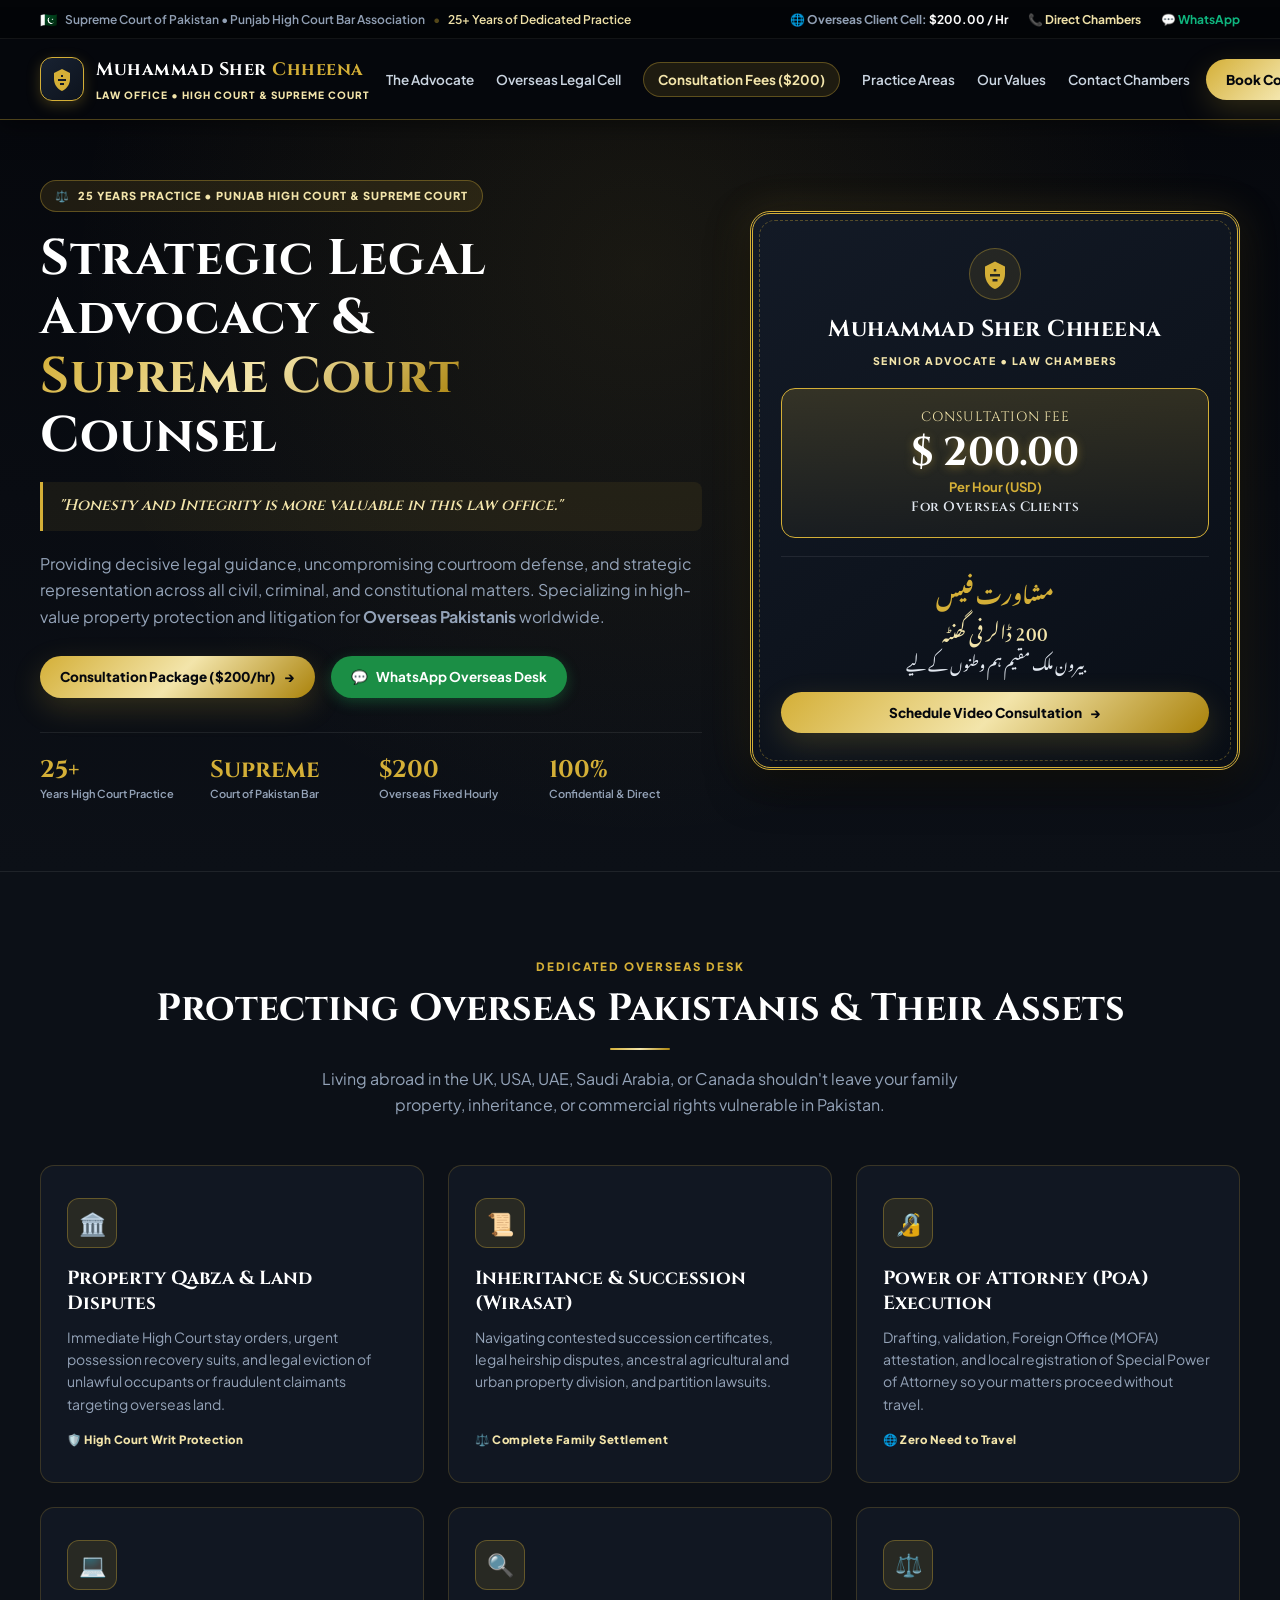
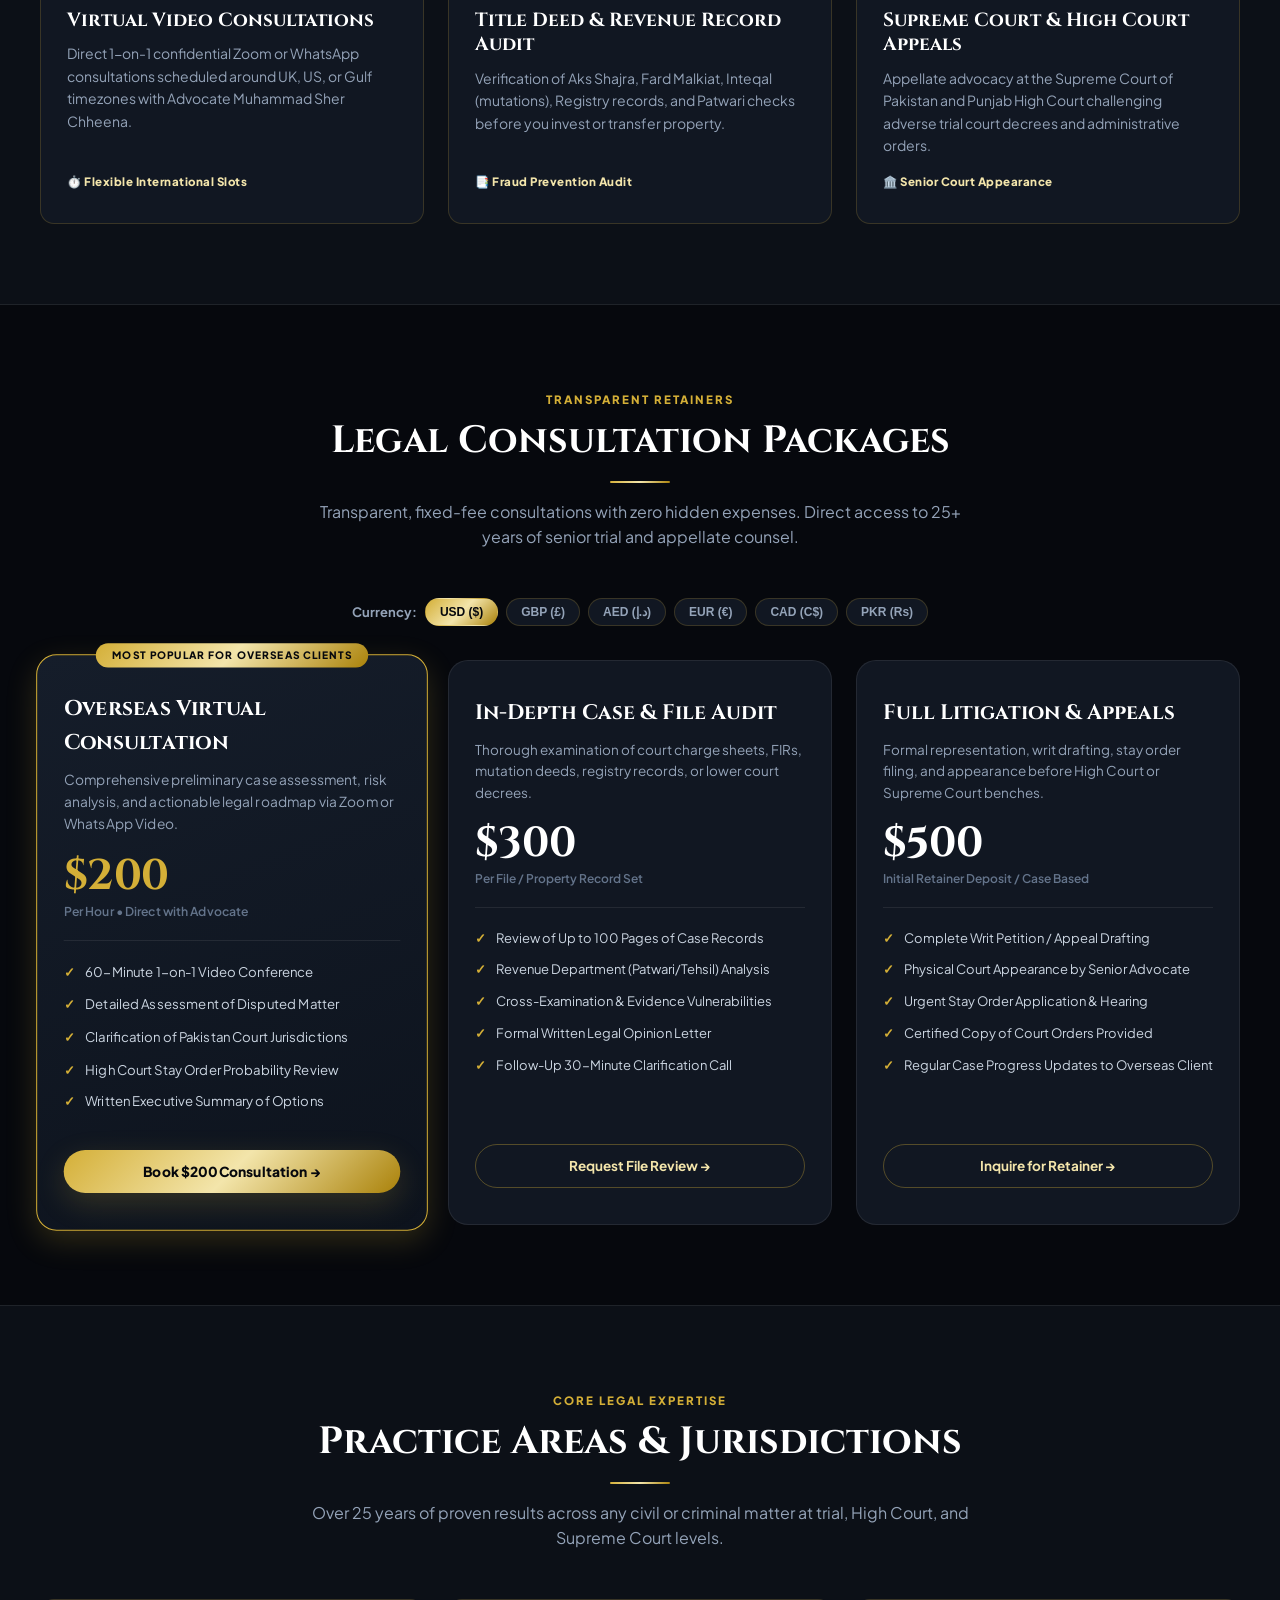
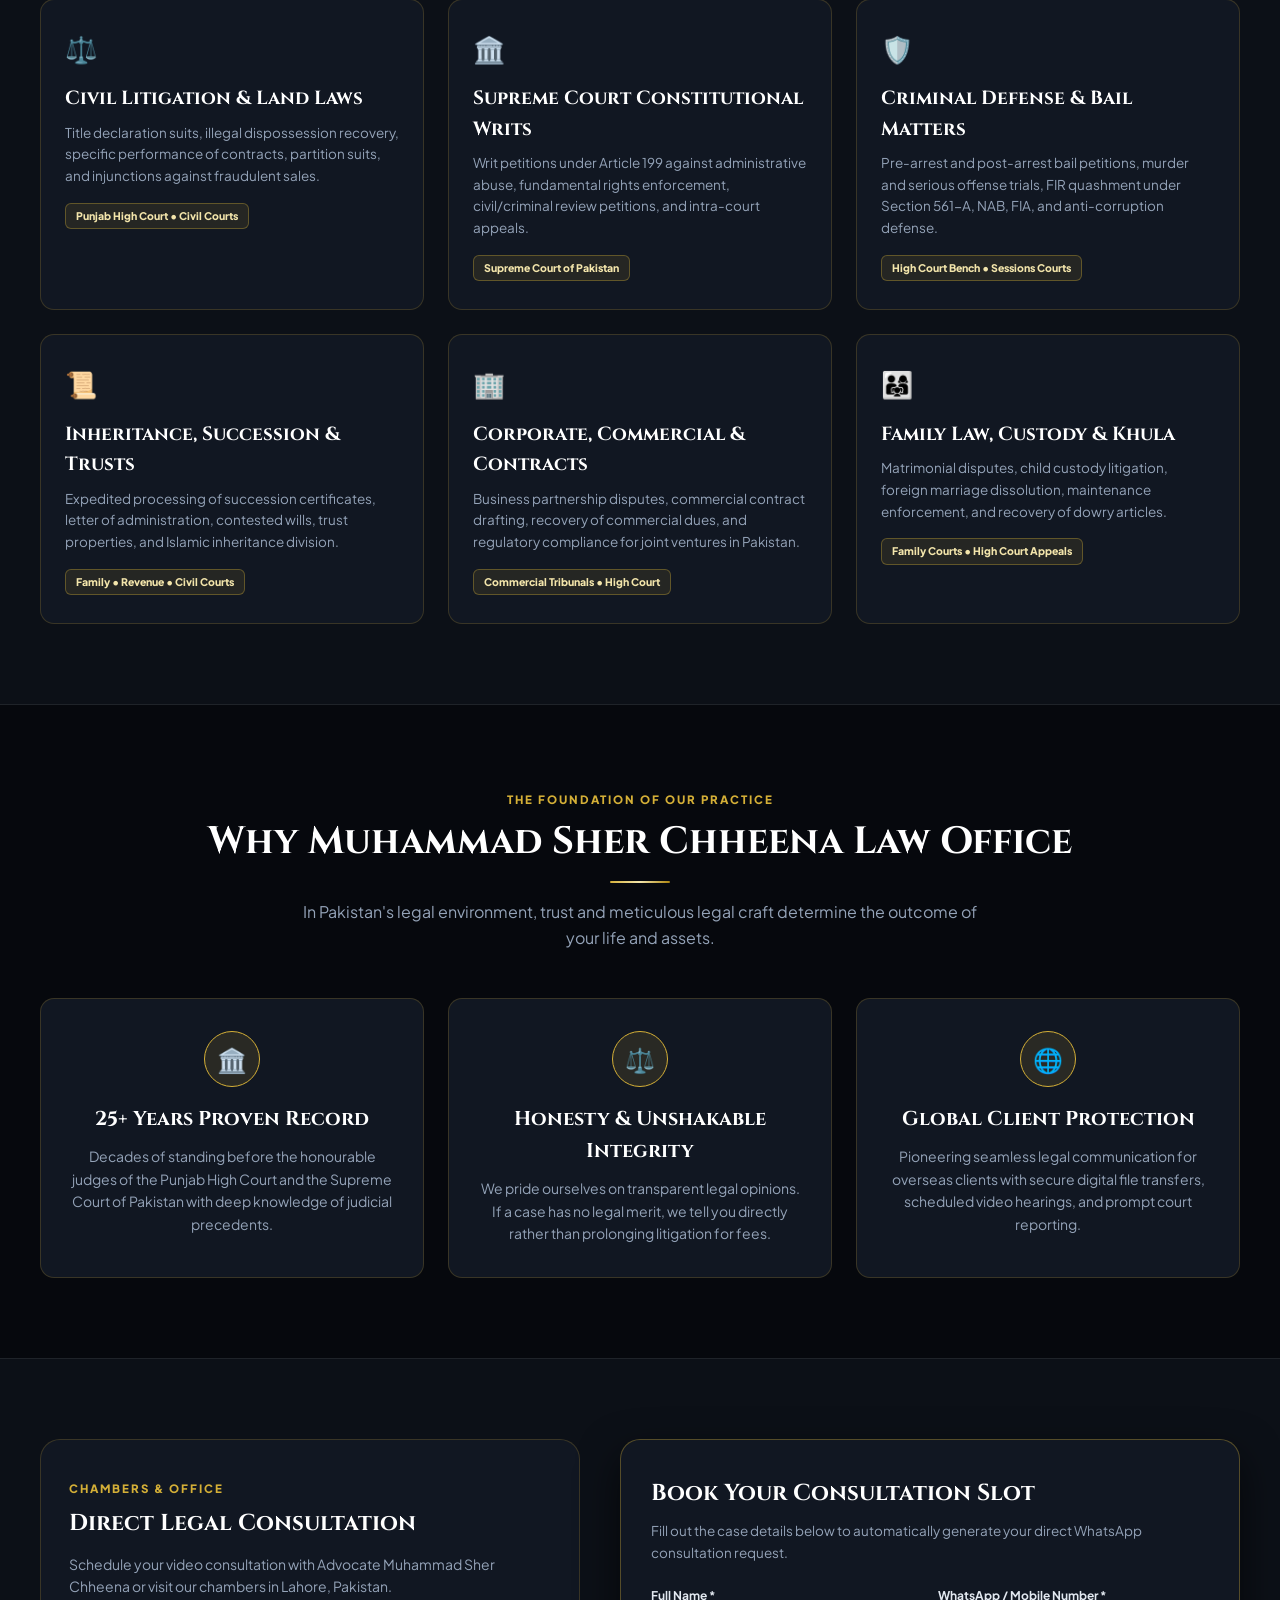
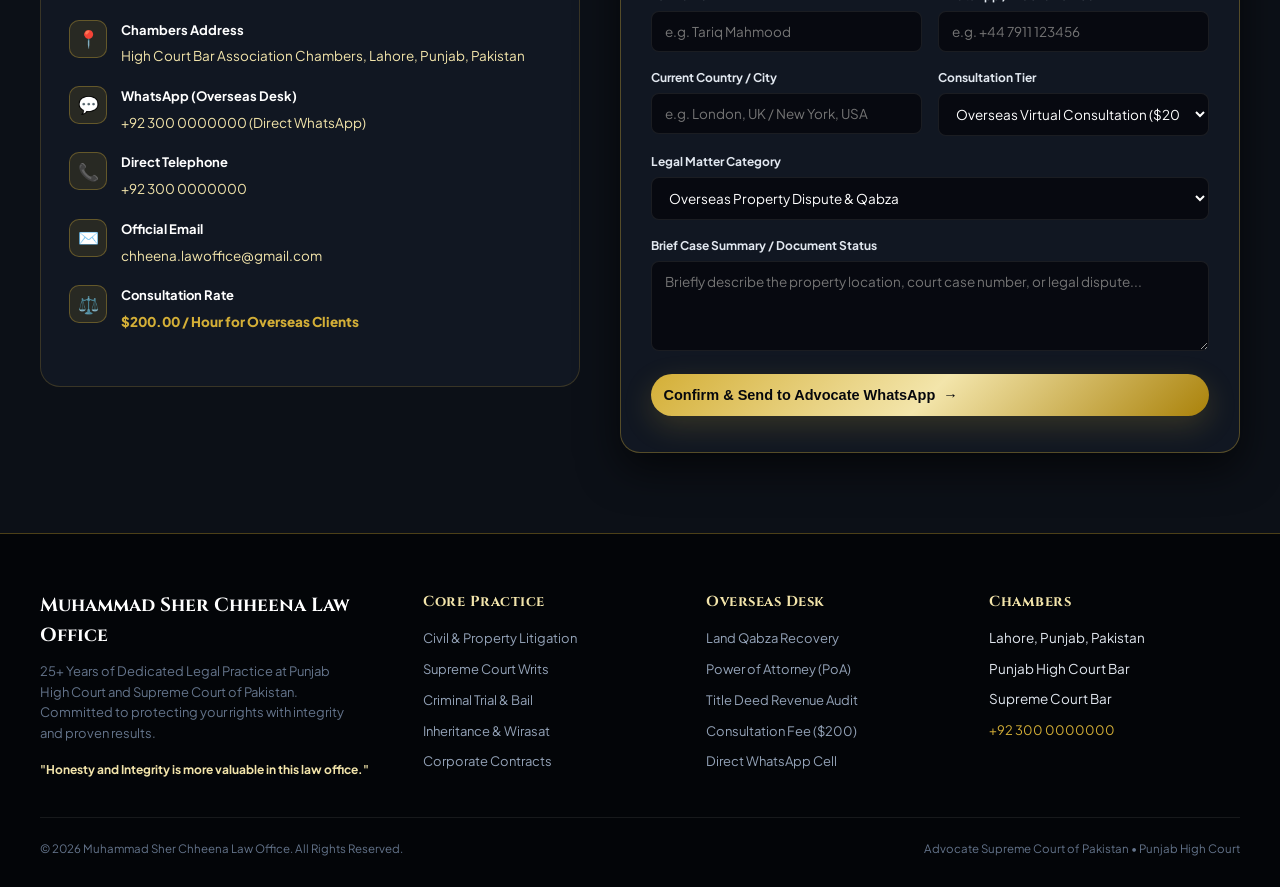
==== index.html @ d47cb08a "feat: initial commit for Muhammad Sher Chheena Law Office website" ====
<!DOCTYPE html>
<html lang="en">
<head>
  <meta charset="UTF-8" />
  <meta name="viewport" content="width=device-width, initial-scale=1.0, maximum-scale=5.0" />
  <title>Muhammad Sher Chheena Law Office — Advocate Supreme Court of Pakistan & Punjab High Court</title>
  
  <meta name="description" content="Official website of Advocate Muhammad Sher Chheena. 25+ years of distinguished practice at the Punjab High Court and Supreme Court of Pakistan. Special legal counsel for overseas Pakistani clients." />
  <meta name="keywords" content="Muhammad Sher Chheena, Advocate Supreme Court of Pakistan, Punjab High Court, Overseas Pakistani lawyer, property dispute lawyer Lahore, civil litigation advocate, criminal defense attorney Pakistan" />

  <!-- Google Fonts -->
  <link rel="preconnect" href="https://fonts.googleapis.com" />
  <link rel="preconnect" href="https://fonts.gstatic.com" crossorigin />
  <link href="https://fonts.googleapis.com/css2?family=Cinzel:wght@500;600;700;800;900&family=Noto+Nastaliq+Urdu:wght@400;700&family=Playfair+Display:ital,wght@0,500;0,600;0,700;1,600&family=Plus+Jakarta+Sans:wght@400;500;600;700;800&display=swap" rel="stylesheet" />

  <!-- Stylesheet -->
  <link rel="stylesheet" href="css/styles.css" />
</head>
<body>

  <!-- ==================== TOP BAR ==================== -->
  <div class="top-bar">
    <div class="container top-bar-inner">
      <div class="top-bar-left">
        <span class="flag">🇵🇰</span>
        <span>Supreme Court of Pakistan &bull; Punjab High Court Bar Association</span>
        <span style="color:rgba(212,175,55,0.4)">&bull;</span>
        <span style="color:var(--gold-light)">25+ Years of Dedicated Practice</span>
      </div>
      <div class="top-bar-right">
        <span>🌐 Overseas Client Cell: <strong style="color:#ffffff">$200.00 / Hr</strong></span>
        <a href="tel:+923000000000">📞 Direct Chambers</a>
        <a href="https://wa.me/923000000000" target="_blank" style="color:var(--emerald)">💬 WhatsApp</a>
      </div>
    </div>
  </div>

  <!-- ==================== EXECUTIVE HEADER ==================== -->
  <header class="site-header">
    <div class="container header-inner">
      
      <!-- Brand Logo -->
      <a href="index.html" class="brand-logo">
        <div class="brand-crest">
          <svg viewBox="0 0 24 24"><path d="M12 2L4 6v6c0 5.55 3.84 10.74 8 12 4.16-1.26 8-6.45 8-12V6l-8-4zm-1 6h2v2h-2V8zm-3 4h8v2H8v-2zm2 4h4v2h-4v-2z"/></svg>
        </div>
        <div class="brand-details">
          <div class="brand-title">Muhammad Sher <span>Chheena</span></div>
          <div class="brand-subtitle">Law Office &bull; High Court &amp; Supreme Court</div>
        </div>
      </a>

      <!-- Desktop Navigation -->
      <nav class="desktop-nav">
        <a href="#about">The Advocate</a>
        <a href="#overseas">Overseas Legal Cell</a>
        <a href="#fees" class="highlight-nav">Consultation Fees ($200)</a>
        <a href="#practice">Practice Areas</a>
        <a href="#values">Our Values</a>
        <a href="#contact">Contact Chambers</a>
      </nav>

      <!-- Header Actions -->
      <div class="header-actions">
        <a href="#contact" class="btn-gold">
          <span>Book Consultation</span>
          <span>&rarr;</span>
        </a>
        <button type="button" class="hamburger-btn" id="hamburgerBtn" onclick="toggleMobileNav()" aria-label="Toggle Navigation" aria-expanded="false">
          ☰
        </button>
      </div>

    </div>

    <!-- Mobile Nav Drawer -->
    <div class="mobile-nav-drawer" id="mobileDrawer">
      <a href="#fees" class="drawer-highlight">
        <span>💼 Consultation Fees ($200 / Hr)</span>
        <span>&rarr;</span>
      </a>
      <a href="#overseas">
        <span>🌍 Overseas Pakistani Legal Cell</span>
        <span>&rarr;</span>
      </a>
      <a href="#practice">
        <span>⚖️ High Court &amp; Supreme Court Practice</span>
        <span>&rarr;</span>
      </a>
      <a href="#about">
        <span>🏛️ About Advocate Muhammad Sher Chheena</span>
        <span>&rarr;</span>
      </a>
      <a href="#values">
        <span>🛡️ Integrity &amp; Client Dedication</span>
        <span>&rarr;</span>
      </a>
      <a href="#contact">
        <span>📝 Schedule Appointment / Send Case Files</span>
        <span>&rarr;</span>
      </a>
      <a href="tel:+923000000000" style="color:var(--gold-light)">
        <span>📞 Direct Call Office</span>
        <span>+92 300 0000000</span>
      </a>
      <a href="https://wa.me/923000000000" target="_blank" style="color:var(--emerald)">
        <span>💬 Direct WhatsApp with Advocate</span>
        <span>Online</span>
      </a>
    </div>
  </header>

  <!-- ==================== HERO SECTION ==================== -->
  <section class="hero-section">
    <div class="container hero-grid">
      
      <!-- Left Column: Copy & Credentials -->
      <div>
        <div class="hero-pill">
          <span>⚖️</span>
          <span>25 Years Practice &bull; Punjab High Court &amp; Supreme Court</span>
        </div>

        <h1 class="hero-title">
          Strategic Legal Advocacy &amp; <span class="gold-text">Supreme Court</span> Counsel
        </h1>

        <div class="hero-motto-box">
          <div class="hero-motto-quote">
            "Honesty and Integrity is more valuable in this law office."
          </div>
        </div>

        <p class="hero-desc">
          Providing decisive legal guidance, uncompromising courtroom defense, and strategic representation across all civil, criminal, and constitutional matters. Specializing in high-value property protection and litigation for <strong>Overseas Pakistanis</strong> worldwide.
        </p>

        <div class="hero-actions">
          <a href="#fees" class="btn-gold">
            <span>Consultation Package ($200/hr)</span>
            <span>&rarr;</span>
          </a>
          <a href="https://wa.me/923000000000?text=Hello%20Advocate%20Muhammad%20Sher%20Chheena,%20I%20would%20like%20to%20request%20a%20legal%20consultation." target="_blank" class="btn-whatsapp">
            <span>💬</span>
            <span>WhatsApp Overseas Desk</span>
          </a>
        </div>

        <!-- 4-Stat Credibility Bar -->
        <div class="hero-stats">
          <div class="stat-item">
            <b>25+</b>
            <small>Years High Court Practice</small>
          </div>
          <div class="stat-item">
            <b>Supreme</b>
            <small>Court of Pakistan Bar</small>
          </div>
          <div class="stat-item">
            <b>$200</b>
            <small>Overseas Fixed Hourly</small>
          </div>
          <div class="stat-item">
            <b>100%</b>
            <small>Confidential &amp; Direct</small>
          </div>
        </div>
      </div>

      <!-- Right Column: Official Plaque Replica -->
      <div class="hero-card-col">
        <div class="law-plaque">
          <div class="plaque-header-crest">
            <svg viewBox="0 0 24 24"><path d="M12 2L4 6v6c0 5.55 3.84 10.74 8 12 4.16-1.26 8-6.45 8-12V6l-8-4zm-1 6h2v2h-2V8zm-3 4h8v2H8v-2zm2 4h4v2h-4v-2z"/></svg>
          </div>
          <div class="plaque-attorney">Muhammad Sher Chheena</div>
          <div class="plaque-office">Senior Advocate &bull; Law Chambers</div>

          <div class="plaque-fee-badge">
            <div class="plaque-fee-title">Consultation Fee</div>
            <div class="plaque-fee-amount" id="plaqueFeeVal">$ 200.00</div>
            <div class="plaque-fee-unit" id="plaqueFeeUnit">Per Hour (USD)</div>
            <div class="plaque-fee-target">For Overseas Clients</div>
          </div>

          <div class="plaque-urdu-block">
            <div class="plaque-urdu-title">مشاورت فیس</div>
            <div class="plaque-urdu-fee">200 ڈالر فی گھنٹہ</div>
            <div class="plaque-urdu-sub">بیرون ملک مقیم ہم وطنوں کے لیے</div>
          </div>

          <a href="#contact" class="btn-gold plaque-btn">
            <span>Schedule Video Consultation</span>
            <span>&rarr;</span>
          </a>
        </div>
      </div>

    </div>
  </section>

  <!-- ==================== OVERSEAS LEGAL CELL ==================== -->
  <section class="overseas-section" id="overseas">
    <div class="container">
      <div class="section-head">
        <span class="section-kicker">Dedicated Overseas Desk</span>
        <h2 class="section-title">Protecting Overseas Pakistanis &amp; Their Assets</h2>
        <div class="gold-divider"></div>
        <p class="section-subtitle">
          Living abroad in the UK, USA, UAE, Saudi Arabia, or Canada shouldn't leave your family property, inheritance, or commercial rights vulnerable in Pakistan.
        </p>
      </div>

      <div class="overseas-grid">
        <div class="overseas-card">
          <div class="oc-icon">🏛️</div>
          <h3>Property Qabza &amp; Land Disputes</h3>
          <p>Immediate High Court stay orders, urgent possession recovery suits, and legal eviction of unlawful occupants or fraudulent claimants targeting overseas land.</p>
          <span class="oc-badge">🛡️ High Court Writ Protection</span>
        </div>

        <div class="overseas-card">
          <div class="oc-icon">📜</div>
          <h3>Inheritance &amp; Succession (Wirasat)</h3>
          <p>Navigating contested succession certificates, legal heirship disputes, ancestral agricultural and urban property division, and partition lawsuits.</p>
          <span class="oc-badge">⚖️ Complete Family Settlement</span>
        </div>

        <div class="overseas-card">
          <div class="oc-icon">🔏</div>
          <h3>Power of Attorney (PoA) Execution</h3>
          <p>Drafting, validation, Foreign Office (MOFA) attestation, and local registration of Special Power of Attorney so your matters proceed without travel.</p>
          <span class="oc-badge">🌐 Zero Need to Travel</span>
        </div>

        <div class="overseas-card">
          <div class="oc-icon">💻</div>
          <h3>Virtual Video Consultations</h3>
          <p>Direct 1-on-1 confidential Zoom or WhatsApp consultations scheduled around UK, US, or Gulf timezones with Advocate Muhammad Sher Chheena.</p>
          <span class="oc-badge">⏱️ Flexible International Slots</span>
        </div>

        <div class="overseas-card">
          <div class="oc-icon">🔍</div>
          <h3>Title Deed &amp; Revenue Record Audit</h3>
          <p>Verification of Aks Shajra, Fard Malkiat, Inteqal (mutations), Registry records, and Patwari checks before you invest or transfer property.</p>
          <span class="oc-badge">📑 Fraud Prevention Audit</span>
        </div>

        <div class="overseas-card">
          <div class="oc-icon">⚖️</div>
          <h3>Supreme Court &amp; High Court Appeals</h3>
          <p>Appellate advocacy at the Supreme Court of Pakistan and Punjab High Court challenging adverse trial court decrees and administrative orders.</p>
          <span class="oc-badge">🏛️ Senior Court Appearance</span>
        </div>
      </div>
    </div>
  </section>

  <!-- ==================== CONSULTATION FEES SECTION ==================== -->
  <section class="fees-section" id="fees">
    <div class="container">
      <div class="section-head">
        <span class="section-kicker">Transparent Retainers</span>
        <h2 class="section-title">Legal Consultation Packages</h2>
        <div class="gold-divider"></div>
        <p class="section-subtitle">
          Transparent, fixed-fee consultations with zero hidden expenses. Direct access to 25+ years of senior trial and appellate counsel.
        </p>
      </div>

      <!-- Currency Switcher Bar -->
      <div class="currency-bar">
        <span class="curr-label">Currency:</span>
        <button type="button" class="curr-btn active" data-curr="USD" onclick="setCurrency('USD')">USD ($)</button>
        <button type="button" class="curr-btn" data-curr="GBP" onclick="setCurrency('GBP')">GBP (£)</button>
        <button type="button" class="curr-btn" data-curr="AED" onclick="setCurrency('AED')">AED (د.إ)</button>
        <button type="button" class="curr-btn" data-curr="EUR" onclick="setCurrency('EUR')">EUR (€)</button>
        <button type="button" class="curr-btn" data-curr="CAD" onclick="setCurrency('CAD')">CAD (C$)</button>
        <button type="button" class="curr-btn" data-curr="PKR" onclick="setCurrency('PKR')">PKR (Rs)</button>
      </div>

      <!-- 3 Tier Pricing Grid -->
      <div class="pricing-grid">
        
        <!-- Tier 1: Overseas Consultation (Matches Image 1) -->
        <div class="price-card featured">
          <span class="price-badge">Most Popular for Overseas Clients</span>
          <h3>Overseas Virtual Consultation</h3>
          <p class="price-card-desc">Comprehensive preliminary case assessment, risk analysis, and actionable legal roadmap via Zoom or WhatsApp Video.</p>
          
          <div class="price-figure">
            <div class="price-val gold" id="priceVal1">$200</div>
            <div class="price-cadence">Per Hour &bull; Direct with Advocate</div>
          </div>

          <ul class="price-features">
            <li><span class="check">✓</span> 60-Minute 1-on-1 Video Conference</li>
            <li><span class="check">✓</span> Detailed Assessment of Disputed Matter</li>
            <li><span class="check">✓</span> Clarification of Pakistan Court Jurisdictions</li>
            <li><span class="check">✓</span> High Court Stay Order Probability Review</li>
            <li><span class="check">✓</span> Written Executive Summary of Options</li>
          </ul>

          <a href="#contact" class="btn-gold">Book $200 Consultation &rarr;</a>
        </div>

        <!-- Tier 2: Document & Revenue Review -->
        <div class="price-card">
          <h3>In-Depth Case &amp; File Audit</h3>
          <p class="price-card-desc">Thorough examination of court charge sheets, FIRs, mutation deeds, registry records, or lower court decrees.</p>
          
          <div class="price-figure">
            <div class="price-val" id="priceVal2">$300</div>
            <div class="price-cadence">Per File / Property Record Set</div>
          </div>

          <ul class="price-features">
            <li><span class="check">✓</span> Review of Up to 100 Pages of Case Records</li>
            <li><span class="check">✓</span> Revenue Department (Patwari/Tehsil) Analysis</li>
            <li><span class="check">✓</span> Cross-Examination &amp; Evidence Vulnerabilities</li>
            <li><span class="check">✓</span> Formal Written Legal Opinion Letter</li>
            <li><span class="check">✓</span> Follow-Up 30-Minute Clarification Call</li>
          </ul>

          <a href="#contact" class="btn-outline-gold">Request File Review &rarr;</a>
        </div>

        <!-- Tier 3: Supreme Court & High Court Retainer -->
        <div class="price-card">
          <h3>Full Litigation &amp; Appeals</h3>
          <p class="price-card-desc">Formal representation, writ drafting, stay order filing, and appearance before High Court or Supreme Court benches.</p>
          
          <div class="price-figure">
            <div class="price-val" id="priceVal3">$500</div>
            <div class="price-cadence">Initial Retainer Deposit / Case Based</div>
          </div>

          <ul class="price-features">
            <li><span class="check">✓</span> Complete Writ Petition / Appeal Drafting</li>
            <li><span class="check">✓</span> Physical Court Appearance by Senior Advocate</li>
            <li><span class="check">✓</span> Urgent Stay Order Application &amp; Hearing</li>
            <li><span class="check">✓</span> Certified Copy of Court Orders Provided</li>
            <li><span class="check">✓</span> Regular Case Progress Updates to Overseas Client</li>
          </ul>

          <a href="#contact" class="btn-outline-gold">Inquire for Retainer &rarr;</a>
        </div>

      </div>
    </div>
  </section>

  <!-- ==================== PRACTICE AREAS ==================== -->
  <section class="practice-section" id="practice">
    <div class="container">
      <div class="section-head">
        <span class="section-kicker">Core Legal Expertise</span>
        <h2 class="section-title">Practice Areas &amp; Jurisdictions</h2>
        <div class="gold-divider"></div>
        <p class="section-subtitle">
          Over 25 years of proven results across any civil or criminal matter at trial, High Court, and Supreme Court levels.
        </p>
      </div>

      <div class="practice-grid">
        <div class="practice-card">
          <span class="practice-icon">⚖️</span>
          <h3>Civil Litigation &amp; Land Laws</h3>
          <p>Title declaration suits, illegal dispossession recovery, specific performance of contracts, partition suits, and injunctions against fraudulent sales.</p>
          <span class="practice-court-tag">Punjab High Court &bull; Civil Courts</span>
        </div>

        <div class="practice-card">
          <span class="practice-icon">🏛️</span>
          <h3>Supreme Court Constitutional Writs</h3>
          <p>Writ petitions under Article 199 against administrative abuse, fundamental rights enforcement, civil/criminal review petitions, and intra-court appeals.</p>
          <span class="practice-court-tag">Supreme Court of Pakistan</span>
        </div>

        <div class="practice-card">
          <span class="practice-icon">🛡️</span>
          <h3>Criminal Defense &amp; Bail Matters</h3>
          <p>Pre-arrest and post-arrest bail petitions, murder and serious offense trials, FIR quashment under Section 561-A, NAB, FIA, and anti-corruption defense.</p>
          <span class="practice-court-tag">High Court Bench &bull; Sessions Courts</span>
        </div>

        <div class="practice-card">
          <span class="practice-icon">📜</span>
          <h3>Inheritance, Succession &amp; Trusts</h3>
          <p>Expedited processing of succession certificates, letter of administration, contested wills, trust properties, and Islamic inheritance division.</p>
          <span class="practice-court-tag">Family &bull; Revenue &bull; Civil Courts</span>
        </div>

        <div class="practice-card">
          <span class="practice-icon">🏢</span>
          <h3>Corporate, Commercial &amp; Contracts</h3>
          <p>Business partnership disputes, commercial contract drafting, recovery of commercial dues, and regulatory compliance for joint ventures in Pakistan.</p>
          <span class="practice-court-tag">Commercial Tribunals &bull; High Court</span>
        </div>

        <div class="practice-card">
          <span class="practice-icon">👨‍👩‍👧</span>
          <h3>Family Law, Custody &amp; Khula</h3>
          <p>Matrimonial disputes, child custody litigation, foreign marriage dissolution, maintenance enforcement, and recovery of dowry articles.</p>
          <span class="practice-court-tag">Family Courts &bull; High Court Appeals</span>
        </div>
      </div>
    </div>
  </section>

  <!-- ==================== ABOUT & VALUES ==================== -->
  <section class="values-section" id="about">
    <div class="container">
      <div class="section-head">
        <span class="section-kicker">The Foundation of Our Practice</span>
        <h2 class="section-title">Why Muhammad Sher Chheena Law Office</h2>
        <div class="gold-divider"></div>
        <p class="section-subtitle">
          In Pakistan's legal environment, trust and meticulous legal craft determine the outcome of your life and assets.
        </p>
      </div>

      <div class="values-grid">
        <div class="value-card">
          <div class="value-badge-icon">🏛️</div>
          <h3>25+ Years Proven Record</h3>
          <p>Decades of standing before the honourable judges of the Punjab High Court and the Supreme Court of Pakistan with deep knowledge of judicial precedents.</p>
        </div>

        <div class="value-card">
          <div class="value-badge-icon">⚖️</div>
          <h3>Honesty &amp; Unshakable Integrity</h3>
          <p>We pride ourselves on transparent legal opinions. If a case has no legal merit, we tell you directly rather than prolonging litigation for fees.</p>
        </div>

        <div class="value-card">
          <div class="value-badge-icon">🌐</div>
          <h3>Global Client Protection</h3>
          <p>Pioneering seamless legal communication for overseas clients with secure digital file transfers, scheduled video hearings, and prompt court reporting.</p>
        </div>
      </div>
    </div>
  </section>

  <!-- ==================== CONTACT & BOOKING FORM ==================== -->
  <section class="contact-section" id="contact">
    <div class="container contact-grid">
      
      <!-- Left: Contact Details -->
      <div class="contact-info-card">
        <span class="section-kicker">Chambers &amp; Office</span>
        <h3>Direct Legal Consultation</h3>
        <p>
          Schedule your video consultation with Advocate Muhammad Sher Chheena or visit our chambers in Lahore, Pakistan.
        </p>

        <div class="contact-item">
          <div class="ci-icon">📍</div>
          <div class="ci-text">
            <b>Chambers Address</b>
            <span>High Court Bar Association Chambers, Lahore, Punjab, Pakistan</span>
          </div>
        </div>

        <div class="contact-item">
          <div class="ci-icon">💬</div>
          <div class="ci-text">
            <b>WhatsApp (Overseas Desk)</b>
            <a href="https://wa.me/923000000000" target="_blank">+92 300 0000000 (Direct WhatsApp)</a>
          </div>
        </div>

        <div class="contact-item">
          <div class="ci-icon">📞</div>
          <div class="ci-text">
            <b>Direct Telephone</b>
            <a href="tel:+923000000000">+92 300 0000000</a>
          </div>
        </div>

        <div class="contact-item">
          <div class="ci-icon">✉️</div>
          <div class="ci-text">
            <b>Official Email</b>
            <a href="mailto:info@chheenalaw.com">chheena.lawoffice@gmail.com</a>
          </div>
        </div>

        <div class="contact-item">
          <div class="ci-icon">⚖️</div>
          <div class="ci-text">
            <b>Consultation Rate</b>
            <span style="color:var(--gold-primary);font-weight:800">$200.00 / Hour for Overseas Clients</span>
          </div>
        </div>
      </div>

      <!-- Right: Interactive Booking Form -->
      <div class="booking-form-wrap" id="bookingFormWrap">
        <h3>Book Your Consultation Slot</h3>
        <p>Fill out the case details below to automatically generate your direct WhatsApp consultation request.</p>

        <form onsubmit="return submitConsultationForm(event)">
          <div class="form-row">
            <div class="form-group">
              <label class="form-label" for="cName">Full Name *</label>
              <input type="text" id="cName" class="form-input" placeholder="e.g. Tariq Mahmood" required />
            </div>
            <div class="form-group">
              <label class="form-label" for="cPhone">WhatsApp / Mobile Number *</label>
              <input type="tel" id="cPhone" class="form-input" placeholder="e.g. +44 7911 123456" required />
            </div>
          </div>

          <div class="form-row">
            <div class="form-group">
              <label class="form-label" for="cCountry">Current Country / City</label>
              <input type="text" id="cCountry" class="form-input" placeholder="e.g. London, UK / New York, USA" />
            </div>
            <div class="form-group">
              <label class="form-label" for="cTier">Consultation Tier</label>
              <select id="cTier" class="form-select">
                <option value="Overseas Virtual Consultation ($200/hr)" selected>Overseas Virtual Consultation ($200/hr)</option>
                <option value="Document & Title Deed Review ($300)">Document &amp; Title Deed Review ($300)</option>
                <option value="Supreme Court / High Court Retainer">Supreme Court / High Court Retainer</option>
              </select>
            </div>
          </div>

          <div class="form-group">
            <label class="form-label" for="cMatter">Legal Matter Category</label>
            <select id="cMatter" class="form-select">
              <option value="Overseas Property Dispute & Qabza">Overseas Property Dispute &amp; Qabza</option>
              <option value="Inheritance & Succession (Wirasat)">Inheritance &amp; Succession (Wirasat)</option>
              <option value="Supreme Court Appeal / Writ Petition">Supreme Court Appeal / Writ Petition</option>
              <option value="Punjab High Court Stay Order">Punjab High Court Stay Order</option>
              <option value="Criminal Defense / Bail Matter">Criminal Defense / Bail Matter</option>
              <option value="Power of Attorney (PoA) Execution">Power of Attorney (PoA) Execution</option>
              <option value="Family / Custody / Khula">Family / Custody / Khula</option>
              <option value="Other Legal Matter">Other Legal Matter</option>
            </select>
          </div>

          <div class="form-group">
            <label class="form-label" for="cNotes">Brief Case Summary / Document Status</label>
            <textarea id="cNotes" class="form-textarea" placeholder="Briefly describe the property location, court case number, or legal dispute..."></textarea>
          </div>

          <button type="submit" class="btn-gold form-submit-btn">
            <span>Confirm &amp; Send to Advocate WhatsApp</span>
            <span>&rarr;</span>
          </button>
        </form>
      </div>

    </div>
  </section>

  <!-- ==================== FOOTER ==================== -->
  <footer class="site-footer">
    <div class="container">
      <div class="footer-grid">
        <div class="footer-brand">
          <h4>Muhammad Sher Chheena Law Office</h4>
          <p>
            25+ Years of Dedicated Legal Practice at Punjab High Court and Supreme Court of Pakistan. Committed to protecting your rights with integrity and proven results.
          </p>
          <div style="font-size:12px;color:var(--gold-light);font-weight:700">
            "Honesty and Integrity is more valuable in this law office."
          </div>
        </div>

        <div class="footer-col">
          <h5>Core Practice</h5>
          <ul>
            <li><a href="#practice">Civil &amp; Property Litigation</a></li>
            <li><a href="#practice">Supreme Court Writs</a></li>
            <li><a href="#practice">Criminal Trial &amp; Bail</a></li>
            <li><a href="#practice">Inheritance &amp; Wirasat</a></li>
            <li><a href="#practice">Corporate Contracts</a></li>
          </ul>
        </div>

        <div class="footer-col">
          <h5>Overseas Desk</h5>
          <ul>
            <li><a href="#overseas">Land Qabza Recovery</a></li>
            <li><a href="#overseas">Power of Attorney (PoA)</a></li>
            <li><a href="#overseas">Title Deed Revenue Audit</a></li>
            <li><a href="#fees">Consultation Fee ($200)</a></li>
            <li><a href="#contact">Direct WhatsApp Cell</a></li>
          </ul>
        </div>

        <div class="footer-col">
          <h5>Chambers</h5>
          <ul>
            <li><span style="color:#e2e8f0">Lahore, Punjab, Pakistan</span></li>
            <li><span style="color:#e2e8f0">Punjab High Court Bar</span></li>
            <li><span style="color:#e2e8f0">Supreme Court Bar</span></li>
            <li><a href="tel:+923000000000" style="color:var(--gold-primary)">+92 300 0000000</a></li>
          </ul>
        </div>
      </div>

      <div class="footer-bottom">
        <div>&copy; 2026 Muhammad Sher Chheena Law Office. All Rights Reserved.</div>
        <div>Advocate Supreme Court of Pakistan &bull; Punjab High Court</div>
      </div>
    </div>
  </footer>

  <!-- ==================== STICKY MOBILE BOTTOM BAR ==================== -->
  <div class="mobile-sticky-bar">
    <a href="tel:+923000000000" class="mob-call-btn">
      <span>📞</span>
      <span>Direct Call</span>
    </a>
    <a href="https://wa.me/923000000000?text=Hello%20Advocate%20Muhammad%20Sher%20Chheena,%20I%20would%20like%20to%20book%20a%20legal%20consultation." target="_blank" class="mob-wa-btn">
      <span>💬</span>
      <span>WhatsApp Office</span>
    </a>
  </div>

  <!-- JavaScript -->
  <script src="js/main.js"></script>
</body>
</html>
---- css/styles.css ----
/* ==========================================================================
   MUHAMMAD SHER CHHEENA LAW OFFICE — OFFICIAL STYLESHEET
   Design: Regal Obsidian & Burnished Gold Law Firm
   ========================================================================== */

:root {
  /* Core Regal Palette */
  --bg-primary: #06080d;
  --bg-secondary: #0c1017;
  --bg-card: #111722;
  --bg-card-hover: #161e2c;
  
  /* Imperial Champagne Gold Palette */
  --gold-primary: #d4af37;
  --gold-light: #f3e5ab;
  --gold-dark: #aa820a;
  --gold-glow: rgba(212, 175, 55, 0.25);
  --gold-border: rgba(212, 175, 55, 0.35);
  --gold-gradient: linear-gradient(135deg, #d4af37 0%, #f3e5ab 50%, #aa820a 100%);
  
  /* Text & Border Colors */
  --text-primary: #f8fafc;
  --text-secondary: #94a3b8;
  --text-muted: #64748b;
  --border-subtle: rgba(255, 255, 255, 0.08);
  --border-card: rgba(212, 175, 55, 0.2);
  
  /* Accents */
  --emerald: #10b981;
  --whatsapp: #25d366;
  
  /* Typography */
  --font-serif: 'Cinzel', 'Playfair Display', Georgia, serif;
  --font-sans: 'Plus Jakarta Sans', -apple-system, BlinkMacSystemFont, sans-serif;
  --font-urdu: 'Noto Nastaliq Urdu', 'Jameel Noori Nastaliq', serif;
  
  /* Shadows & Radius */
  --shadow-sm: 0 4px 12px rgba(0, 0, 0, 0.4);
  --shadow-lg: 0 16px 40px rgba(0, 0, 0, 0.6);
  --shadow-gold: 0 10px 30px rgba(212, 175, 55, 0.2);
  --radius-sm: 8px;
  --radius-md: 14px;
  --radius-lg: 20px;
}

*, *::before, *::after {
  box-sizing: border-box;
  margin: 0;
  padding: 0;
}

html {
  scroll-behavior: smooth;
  -webkit-text-size-adjust: 100%;
}

body {
  font-family: var(--font-sans);
  background-color: var(--bg-primary);
  color: var(--text-primary);
  line-height: 1.6;
  overflow-x: hidden;
  padding-bottom: 74px; /* Space for mobile sticky action bar */
}

@media (min-width: 900px) {
  body { padding-bottom: 0; }
}

/* Utilities */
.container {
  max-width: 1240px;
  margin: 0 auto;
  padding: 0 20px;
}

.gold-text {
  background: var(--gold-gradient);
  -webkit-background-clip: text;
  -webkit-text-fill-color: transparent;
  display: inline-block;
}

.gold-divider {
  height: 2px;
  width: 60px;
  background: var(--gold-gradient);
  margin: 16px auto;
  border-radius: 2px;
}

.section-head {
  text-align: center;
  margin-bottom: 48px;
}

.section-kicker {
  font-family: var(--font-sans);
  font-size: 11.5px;
  font-weight: 800;
  letter-spacing: 2px;
  text-transform: uppercase;
  color: var(--gold-primary);
  display: inline-block;
  margin-bottom: 8px;
}

.section-title {
  font-family: var(--font-serif);
  font-size: clamp(26px, 4vw, 38px);
  color: #ffffff;
  font-weight: 700;
  line-height: 1.25;
}

.section-subtitle {
  color: var(--text-secondary);
  font-size: clamp(14px, 1.8vw, 16px);
  max-width: 680px;
  margin: 12px auto 0;
}

/* ==========================================================================
   TOP ANNOUNCEMENT BAR
   ========================================================================== */
.top-bar {
  background: #030508;
  border-bottom: 1px solid var(--border-subtle);
  padding: 8px 0;
  font-size: 12px;
  color: var(--text-secondary);
}

.top-bar-inner {
  display: flex;
  align-items: center;
  justify-content: space-between;
  gap: 12px;
}

.top-bar-left {
  display: flex;
  align-items: center;
  gap: 8px;
  font-weight: 600;
}

.top-bar-left span.flag {
  font-size: 14px;
}

.top-bar-right {
  display: flex;
  align-items: center;
  gap: 20px;
  font-weight: 700;
}

.top-bar-right a {
  color: var(--gold-light);
  text-decoration: none;
  display: inline-flex;
  align-items: center;
  gap: 6px;
  transition: color 0.2s;
}

.top-bar-right a:hover {
  color: #ffffff;
}

@media (max-width: 768px) {
  .top-bar-inner {
    justify-content: center;
    text-align: center;
  }
  .top-bar-right {
    display: none;
  }
  .top-bar-left {
    font-size: 10px;
    letter-spacing: 0.3px;
  }
}

/* ==========================================================================
   EXECUTIVE NAVIGATION
   ========================================================================== */
.site-header {
  position: sticky;
  top: 0;
  z-index: 1000;
  background: rgba(6, 8, 13, 0.96);
  backdrop-filter: blur(14px);
  -webkit-backdrop-filter: blur(14px);
  border-bottom: 1px solid var(--gold-border);
  box-shadow: 0 4px 24px rgba(0, 0, 0, 0.5);
  transition: all 0.3s ease;
}

.header-inner {
  display: flex;
  align-items: center;
  justify-content: space-between;
  height: 80px;
  gap: 16px;
}

/* Brand Logo */
.brand-logo {
  display: flex;
  align-items: center;
  gap: 12px;
  text-decoration: none;
  min-width: 0;
  flex-shrink: 0;
}

.brand-crest {
  width: 44px;
  height: 44px;
  background: linear-gradient(135deg, #182232, #0d131d);
  border: 1.5px solid var(--gold-primary);
  border-radius: 12px;
  display: flex;
  align-items: center;
  justify-content: center;
  box-shadow: 0 4px 14px rgba(212, 175, 55, 0.25);
  flex-shrink: 0;
}

.brand-crest svg {
  width: 24px;
  height: 24px;
  fill: var(--gold-primary);
}

.brand-details {
  display: flex;
  flex-direction: column;
  justify-content: center;
  min-width: 0;
}

.brand-title {
  font-family: var(--font-serif);
  font-size: 18px;
  font-weight: 700;
  color: #ffffff;
  letter-spacing: 0.5px;
  white-space: nowrap;
}

.brand-title span {
  color: var(--gold-primary);
}

.brand-subtitle {
  font-size: 10px;
  font-weight: 800;
  color: var(--gold-light);
  letter-spacing: 1px;
  text-transform: uppercase;
  white-space: nowrap;
  margin-top: 2px;
}

/* Desktop Navigation */
.desktop-nav {
  display: flex;
  align-items: center;
  gap: 22px;
}

.desktop-nav a {
  color: #cbd5e1;
  text-decoration: none;
  font-size: 13.5px;
  font-weight: 600;
  transition: all 0.2s ease;
  white-space: nowrap;
  padding: 6px 0;
  position: relative;
}

.desktop-nav a:hover,
.desktop-nav a.active {
  color: var(--gold-primary);
}

.desktop-nav a.highlight-nav {
  background: rgba(212, 175, 55, 0.12);
  border: 1px solid var(--gold-border);
  color: var(--gold-light);
  padding: 6px 14px;
  border-radius: 99px;
  font-weight: 700;
}

/* Header Actions */
.header-actions {
  display: flex;
  align-items: center;
  gap: 12px;
  flex-shrink: 0;
}

.btn-gold {
  background: var(--gold-gradient);
  color: #06080d;
  font-weight: 800;
  font-size: 13.5px;
  padding: 10px 20px;
  border-radius: 99px;
  text-decoration: none;
  display: inline-flex;
  align-items: center;
  gap: 8px;
  box-shadow: var(--shadow-gold);
  border: none;
  cursor: pointer;
  transition: all 0.25s ease;
  white-space: nowrap;
}

.btn-gold:hover {
  transform: translateY(-2px);
  box-shadow: 0 12px 30px rgba(212, 175, 55, 0.4);
}

.btn-outline-gold {
  background: transparent;
  color: var(--gold-light);
  font-weight: 700;
  font-size: 13.5px;
  padding: 10px 20px;
  border-radius: 99px;
  text-decoration: none;
  display: inline-flex;
  align-items: center;
  gap: 8px;
  border: 1.5px solid var(--gold-border);
  cursor: pointer;
  transition: all 0.25s ease;
  white-space: nowrap;
}

.btn-outline-gold:hover {
  background: rgba(212, 175, 55, 0.15);
  border-color: var(--gold-primary);
  color: #ffffff;
}

.hamburger-btn {
  display: none;
  background: rgba(255, 255, 255, 0.05);
  border: 1px solid var(--gold-border);
  color: var(--gold-primary);
  width: 42px;
  height: 42px;
  border-radius: 10px;
  cursor: pointer;
  align-items: center;
  justify-content: center;
  font-size: 20px;
}

/* Mobile Nav Drawer */
.mobile-nav-drawer {
  display: none;
  position: fixed;
  top: 72px;
  left: 0;
  right: 0;
  background: rgba(12, 16, 23, 0.98);
  backdrop-filter: blur(20px);
  border-bottom: 2px solid var(--gold-primary);
  padding: 20px 24px;
  z-index: 999;
  flex-direction: column;
  gap: 14px;
  box-shadow: var(--shadow-lg);
}

.mobile-nav-drawer.open {
  display: flex;
}

.mobile-nav-drawer a {
  color: #e2e8f0;
  text-decoration: none;
  font-size: 14.5px;
  font-weight: 700;
  padding: 10px 0;
  border-bottom: 1px solid rgba(255, 255, 255, 0.06);
  display: flex;
  align-items: center;
  justify-content: space-between;
}

.mobile-nav-drawer a:last-child {
  border-bottom: none;
}

.mobile-nav-drawer a.drawer-highlight {
  color: var(--gold-light);
  background: rgba(212, 175, 55, 0.12);
  padding: 12px 14px;
  border-radius: 8px;
  border: 1px solid var(--gold-border);
}

/* ==========================================================================
   HERO SECTION
   ========================================================================== */
.hero-section {
  position: relative;
  overflow: hidden;
  padding: 60px 0 70px;
  background: radial-gradient(circle at 50% 20%, rgba(212, 175, 55, 0.09) 0%, transparent 65%),
              linear-gradient(180deg, #06080d 0%, #0c1017 100%);
}

.hero-grid {
  display: grid;
  grid-template-columns: 1.15fr 0.85fr;
  gap: 48px;
  align-items: center;
}

.hero-pill {
  display: inline-flex;
  align-items: center;
  gap: 8px;
  background: rgba(212, 175, 55, 0.12);
  border: 1px solid var(--gold-border);
  padding: 6px 14px;
  border-radius: 99px;
  font-size: 11px;
  font-weight: 800;
  color: var(--gold-light);
  letter-spacing: 1px;
  text-transform: uppercase;
  margin-bottom: 18px;
}

.hero-title {
  font-family: var(--font-serif);
  font-size: clamp(30px, 4.2vw, 50px);
  font-weight: 700;
  line-height: 1.18;
  color: #ffffff;
  margin-bottom: 16px;
  letter-spacing: 0.5px;
}

.hero-motto-box {
  background: rgba(212, 175, 55, 0.08);
  border-left: 3px solid var(--gold-primary);
  padding: 12px 16px;
  border-radius: 0 var(--radius-sm) var(--radius-sm) 0;
  margin-bottom: 20px;
}

.hero-motto-quote {
  font-family: var(--font-serif);
  font-style: italic;
  font-size: 15.5px;
  color: var(--gold-light);
  font-weight: 600;
}

.hero-desc {
  font-size: clamp(14px, 1.8vw, 16px);
  color: var(--text-secondary);
  line-height: 1.65;
  margin-bottom: 26px;
}

.hero-actions {
  display: flex;
  align-items: center;
  gap: 16px;
  flex-wrap: wrap;
  margin-bottom: 34px;
}

.btn-whatsapp {
  background: #1b8e45;
  color: #ffffff;
  font-weight: 700;
  font-size: 13.5px;
  padding: 10px 20px;
  border-radius: 99px;
  text-decoration: none;
  display: inline-flex;
  align-items: center;
  gap: 8px;
  transition: all 0.25s ease;
  box-shadow: 0 4px 14px rgba(37, 211, 102, 0.25);
}

.btn-whatsapp:hover {
  background: #157337;
  transform: translateY(-2px);
}

/* Hero Stats Bar */
.hero-stats {
  display: grid;
  grid-template-columns: repeat(4, 1fr);
  gap: 16px;
  padding-top: 24px;
  border-top: 1px solid var(--border-subtle);
}

.stat-item b {
  font-family: var(--font-serif);
  font-size: 24px;
  font-weight: 700;
  color: var(--gold-primary);
  display: block;
  line-height: 1.1;
}

.stat-item small {
  font-size: 11px;
  color: var(--text-secondary);
  font-weight: 600;
  line-height: 1.3;
  display: block;
  margin-top: 4px;
}

/* Hero Card (The Leather Gold Plaque recreation) */
.hero-card-col {
  position: relative;
}

.law-plaque {
  background: linear-gradient(145deg, #131a26, #090e16);
  border: 3px double var(--gold-primary);
  border-radius: var(--radius-lg);
  padding: 34px 28px;
  box-shadow: var(--shadow-lg), 0 0 40px rgba(212, 175, 55, 0.15);
  position: relative;
  text-align: center;
  overflow: hidden;
}

.law-plaque::before {
  content: '';
  position: absolute;
  inset: 6px;
  border: 1px dashed rgba(212, 175, 55, 0.35);
  border-radius: calc(var(--radius-lg) - 4px);
  pointer-events: none;
}

.plaque-header-crest {
  width: 52px;
  height: 52px;
  margin: 0 auto 12px;
  background: rgba(212, 175, 55, 0.1);
  border-radius: 50%;
  display: flex;
  align-items: center;
  justify-content: center;
  border: 1px solid var(--gold-border);
}

.plaque-header-crest svg {
  width: 30px;
  height: 30px;
  fill: var(--gold-primary);
}

.plaque-attorney {
  font-family: var(--font-serif);
  font-size: 23px;
  font-weight: 700;
  color: #ffffff;
  letter-spacing: 0.5px;
  margin-bottom: 4px;
}

.plaque-office {
  font-size: 10.5px;
  font-weight: 800;
  color: var(--gold-light);
  letter-spacing: 1.5px;
  text-transform: uppercase;
  margin-bottom: 18px;
}

.plaque-fee-badge {
  background: linear-gradient(180deg, rgba(212, 175, 55, 0.18) 0%, rgba(212, 175, 55, 0.05) 100%);
  border: 1.5px solid var(--gold-primary);
  border-radius: var(--radius-md);
  padding: 18px 16px;
  margin-bottom: 18px;
  position: relative;
}

.plaque-fee-title {
  font-family: var(--font-serif);
  font-size: 13.5px;
  color: var(--gold-light);
  letter-spacing: 1px;
  text-transform: uppercase;
  margin-bottom: 4px;
}

.plaque-fee-amount {
  font-family: var(--font-serif);
  font-size: 40px;
  font-weight: 700;
  color: #ffffff;
  line-height: 1;
  text-shadow: 0 2px 10px rgba(212, 175, 55, 0.4);
}

.plaque-fee-unit {
  font-size: 13px;
  font-weight: 700;
  color: var(--gold-primary);
  margin-top: 4px;
}

.plaque-fee-target {
  font-family: var(--font-serif);
  font-size: 13.5px;
  color: #e2e8f0;
  font-weight: 600;
  letter-spacing: 0.5px;
}

/* Urdu Script recreation */
.plaque-urdu-block {
  padding-top: 14px;
  border-top: 1px solid var(--border-subtle);
  direction: rtl;
  font-family: var(--font-urdu), serif;
  color: var(--gold-light);
  line-height: 1.9;
}

.plaque-urdu-title {
  font-size: 21px;
  font-weight: 700;
  color: var(--gold-primary);
}

.plaque-urdu-fee {
  font-size: 19px;
}

.plaque-urdu-sub {
  font-size: 15px;
  color: #e2e8f0;
}

.plaque-btn {
  margin-top: 16px;
  width: 100%;
  justify-content: center;
}

/* ==========================================================================
   OVERSEAS PAKISTANI LEGAL CELL
   ========================================================================== */
.overseas-section {
  padding: 80px 0;
  background: var(--bg-secondary);
  border-block: 1px solid var(--border-subtle);
  position: relative;
}

.overseas-grid {
  display: grid;
  grid-template-columns: repeat(3, 1fr);
  gap: 24px;
}

.overseas-card {
  background: var(--bg-card);
  border: 1px solid var(--border-card);
  border-radius: var(--radius-md);
  padding: 32px 26px;
  transition: all 0.3s ease;
  position: relative;
  display: flex;
  flex-direction: column;
}

.overseas-card:hover {
  transform: translateY(-5px);
  border-color: var(--gold-primary);
  box-shadow: var(--shadow-gold);
}

.oc-icon {
  width: 50px;
  height: 50px;
  border-radius: 12px;
  background: rgba(212, 175, 55, 0.12);
  border: 1px solid var(--gold-border);
  display: flex;
  align-items: center;
  justify-content: center;
  margin-bottom: 18px;
  font-size: 22px;
}

.overseas-card h3 {
  font-family: var(--font-serif);
  font-size: 19px;
  color: #ffffff;
  margin-bottom: 10px;
  line-height: 1.3;
}

.overseas-card p {
  font-size: 14px;
  color: var(--text-secondary);
  line-height: 1.6;
  flex: 1;
  margin-bottom: 16px;
}

.oc-badge {
  display: inline-flex;
  align-items: center;
  gap: 6px;
  font-size: 11.5px;
  font-weight: 800;
  color: var(--gold-light);
  letter-spacing: 0.5px;
}

/* ==========================================================================
   CONSULTATION PACKAGES SECTION
   ========================================================================== */
.fees-section {
  padding: 80px 0;
  position: relative;
}

.currency-bar {
  display: flex;
  align-items: center;
  justify-content: center;
  gap: 8px;
  margin-bottom: 34px;
  flex-wrap: wrap;
}

.curr-label {
  font-size: 13px;
  font-weight: 700;
  color: var(--text-secondary);
}

.curr-btn {
  background: var(--bg-card);
  border: 1px solid var(--border-card);
  color: var(--text-secondary);
  padding: 6px 14px;
  border-radius: 99px;
  font-size: 12px;
  font-weight: 700;
  cursor: pointer;
  transition: all 0.2s ease;
}

.curr-btn.active, .curr-btn:hover {
  background: var(--gold-gradient);
  color: #06080d;
  border-color: transparent;
}

.pricing-grid {
  display: grid;
  grid-template-columns: repeat(3, 1fr);
  gap: 24px;
  align-items: stretch;
}

.price-card {
  background: var(--bg-card);
  border: 1.5px solid var(--border-subtle);
  border-radius: var(--radius-lg);
  padding: 36px 26px;
  display: flex;
  flex-direction: column;
  position: relative;
  transition: all 0.3s ease;
}

.price-card.featured {
  background: linear-gradient(160deg, #151d2a, #0d131d);
  border-color: var(--gold-primary);
  box-shadow: var(--shadow-gold);
  transform: scale(1.02);
}

.price-badge {
  position: absolute;
  top: -12px;
  left: 50%;
  transform: translateX(-50%);
  background: var(--gold-gradient);
  color: #06080d;
  font-size: 10px;
  font-weight: 900;
  padding: 4px 16px;
  border-radius: 99px;
  letter-spacing: 1px;
  text-transform: uppercase;
  white-space: nowrap;
}

.price-card h3 {
  font-family: var(--font-serif);
  font-size: 21px;
  color: #ffffff;
  margin-bottom: 8px;
}

.price-card-desc {
  font-size: 13.5px;
  color: var(--text-secondary);
  margin-bottom: 20px;
  min-height: 42px;
}

.price-figure {
  margin-bottom: 20px;
  padding-bottom: 18px;
  border-bottom: 1px solid var(--border-subtle);
}

.price-val {
  font-family: var(--font-serif);
  font-size: 42px;
  font-weight: 700;
  color: #ffffff;
  line-height: 1;
}

.price-val.gold {
  color: var(--gold-primary);
}

.price-cadence {
  font-size: 12px;
  color: var(--text-muted);
  font-weight: 600;
  margin-top: 4px;
}

.price-features {
  list-style: none;
  margin-bottom: 26px;
  flex: 1;
}

.price-features li {
  font-size: 13px;
  color: #cbd5e1;
  margin-bottom: 11px;
  display: flex;
  align-items: flex-start;
  gap: 10px;
}

.price-features li span.check {
  color: var(--gold-primary);
  font-weight: 900;
}

.price-card .btn-gold,
.price-card .btn-outline-gold {
  width: 100%;
  justify-content: center;
}

/* ==========================================================================
   PRACTICE AREAS
   ========================================================================== */
.practice-section {
  padding: 80px 0;
  background: var(--bg-secondary);
  border-block: 1px solid var(--border-subtle);
}

.practice-grid {
  display: grid;
  grid-template-columns: repeat(3, 1fr);
  gap: 24px;
}

.practice-card {
  background: var(--bg-card);
  border: 1px solid var(--border-card);
  border-radius: var(--radius-md);
  padding: 28px 24px;
  transition: all 0.3s ease;
  position: relative;
  overflow: hidden;
}

.practice-card:hover {
  transform: translateY(-5px);
  border-color: var(--gold-primary);
  box-shadow: 0 12px 30px rgba(0, 0, 0, 0.4);
}

.practice-icon {
  font-size: 26px;
  margin-bottom: 14px;
  display: inline-block;
}

.practice-card h3 {
  font-family: var(--font-serif);
  font-size: 19px;
  color: #ffffff;
  margin-bottom: 8px;
}

.practice-card p {
  font-size: 13.5px;
  color: var(--text-secondary);
  line-height: 1.6;
  margin-bottom: 14px;
}

.practice-court-tag {
  display: inline-block;
  font-size: 10.5px;
  font-weight: 800;
  color: var(--gold-light);
  background: rgba(212, 175, 55, 0.1);
  padding: 4px 10px;
  border-radius: 6px;
  border: 1px solid var(--gold-border);
}

/* ==========================================================================
   WHY CHOOSE / VALUES SECTION
   ========================================================================== */
.values-section {
  padding: 80px 0;
}

.values-grid {
  display: grid;
  grid-template-columns: repeat(3, 1fr);
  gap: 24px;
}

.value-card {
  background: var(--bg-card);
  border: 1px solid var(--border-card);
  border-radius: var(--radius-md);
  padding: 32px 26px;
  text-align: center;
  position: relative;
  transition: all 0.3s ease;
}

.value-card:hover {
  border-color: var(--gold-primary);
  box-shadow: var(--shadow-gold);
}

.value-badge-icon {
  width: 56px;
  height: 56px;
  margin: 0 auto 16px;
  border-radius: 50%;
  background: rgba(212, 175, 55, 0.12);
  border: 1.5px solid var(--gold-primary);
  display: flex;
  align-items: center;
  justify-content: center;
  font-size: 24px;
}

.value-card h3 {
  font-family: var(--font-serif);
  font-size: 20px;
  color: #ffffff;
  margin-bottom: 10px;
}

.value-card p {
  font-size: 14px;
  color: var(--text-secondary);
  line-height: 1.6;
}

/* ==========================================================================
   CONSULTATION BOOKING FORM & CONTACT
   ========================================================================== */
.contact-section {
  padding: 80px 0;
  background: var(--bg-secondary);
  border-top: 1px solid var(--border-subtle);
}

.contact-grid {
  display: grid;
  grid-template-columns: 1fr 1.15fr;
  gap: 40px;
  align-items: flex-start;
}

.contact-info-card {
  background: var(--bg-card);
  border: 1px solid var(--border-card);
  border-radius: var(--radius-lg);
  padding: 34px 28px;
}

.contact-info-card h3 {
  font-family: var(--font-serif);
  font-size: 23px;
  color: #ffffff;
  margin-bottom: 10px;
}

.contact-info-card p {
  color: var(--text-secondary);
  font-size: 14px;
  line-height: 1.6;
  margin-bottom: 22px;
}

.contact-item {
  display: flex;
  align-items: flex-start;
  gap: 14px;
  margin-bottom: 18px;
}

.ci-icon {
  width: 38px;
  height: 38px;
  border-radius: 10px;
  background: rgba(212, 175, 55, 0.12);
  border: 1px solid var(--gold-border);
  display: flex;
  align-items: center;
  justify-content: center;
  font-size: 17px;
  flex-shrink: 0;
}

.ci-text b {
  display: block;
  font-size: 13px;
  color: #ffffff;
  margin-bottom: 2px;
}

.ci-text a, .ci-text span {
  font-size: 13.5px;
  color: var(--gold-light);
  text-decoration: none;
}

.ci-text a:hover {
  text-decoration: underline;
}

/* Interactive Form */
.booking-form-wrap {
  background: var(--bg-card);
  border: 1.5px solid var(--gold-border);
  border-radius: var(--radius-lg);
  padding: 36px 30px;
  box-shadow: var(--shadow-lg);
}

.booking-form-wrap h3 {
  font-family: var(--font-serif);
  font-size: 23px;
  color: #ffffff;
  margin-bottom: 8px;
}

.booking-form-wrap p {
  font-size: 13.5px;
  color: var(--text-secondary);
  margin-bottom: 22px;
}

.form-group {
  margin-bottom: 16px;
}

.form-row {
  display: grid;
  grid-template-columns: 1fr 1fr;
  gap: 16px;
}

.form-label {
  display: block;
  font-size: 12px;
  font-weight: 700;
  color: #e2e8f0;
  margin-bottom: 6px;
}

.form-input, .form-select, .form-textarea {
  width: 100%;
  background: rgba(6, 8, 13, 0.85);
  border: 1px solid var(--border-subtle);
  border-radius: 8px;
  padding: 11px 13px;
  color: #ffffff;
  font-family: var(--font-sans);
  font-size: 13.5px;
  transition: all 0.2s ease;
}

.form-input:focus, .form-select:focus, .form-textarea:focus {
  outline: none;
  border-color: var(--gold-primary);
  box-shadow: 0 0 10px rgba(212, 175, 55, 0.25);
}

.form-select option {
  background: #0c1017;
  color: #ffffff;
}

.form-textarea {
  resize: vertical;
  min-height: 90px;
}

.form-submit-btn {
  width: 100%;
  padding: 13px;
  font-size: 14.5px;
}

/* ==========================================================================
   FOOTER
   ========================================================================== */
.site-footer {
  background: #030508;
  border-top: 1px solid var(--gold-border);
  padding: 56px 0 28px;
  font-size: 13.5px;
  color: var(--text-secondary);
}

.footer-grid {
  display: grid;
  grid-template-columns: 1.4fr 1fr 1fr 1fr;
  gap: 32px;
  margin-bottom: 36px;
}

.footer-brand h4 {
  font-family: var(--font-serif);
  font-size: 19px;
  color: #ffffff;
  margin-bottom: 10px;
}

.footer-brand p {
  color: var(--text-muted);
  line-height: 1.6;
  max-width: 320px;
  margin-bottom: 16px;
  font-size: 13px;
}

.footer-col h5 {
  font-family: var(--font-serif);
  font-size: 14.5px;
  color: var(--gold-light);
  margin-bottom: 14px;
  letter-spacing: 0.5px;
}

.footer-col ul {
  list-style: none;
}

.footer-col ul li {
  margin-bottom: 9px;
}

.footer-col ul li a {
  color: var(--text-secondary);
  text-decoration: none;
  transition: color 0.2s;
  font-size: 13px;
}

.footer-col ul li a:hover {
  color: var(--gold-primary);
}

.footer-bottom {
  padding-top: 22px;
  border-top: 1px solid var(--border-subtle);
  display: flex;
  align-items: center;
  justify-content: space-between;
  font-size: 11.5px;
  color: var(--text-muted);
  flex-wrap: wrap;
  gap: 12px;
}

/* ==========================================================================
   STICKY MOBILE BOTTOM ACTION BAR
   ========================================================================== */
.mobile-sticky-bar {
  display: none;
  position: fixed;
  bottom: 0;
  left: 0;
  right: 0;
  z-index: 999;
  background: rgba(6, 8, 13, 0.98);
  backdrop-filter: blur(14px);
  border-top: 1.5px solid var(--gold-primary);
  padding: 8px 12px;
  gap: 8px;
  box-shadow: 0 -4px 20px rgba(0, 0, 0, 0.7);
}

.mobile-sticky-bar a {
  flex: 1;
  text-align: center;
  padding: 12px 8px;
  border-radius: var(--radius-sm);
  font-weight: 800;
  font-size: 13px;
  text-decoration: none;
  display: inline-flex;
  align-items: center;
  justify-content: center;
  gap: 6px;
  white-space: nowrap;
}

.mob-call-btn {
  background: linear-gradient(135deg, #182232, #0d131d);
  color: var(--gold-light);
  border: 1px solid var(--gold-border);
}

.mob-wa-btn {
  background: linear-gradient(135deg, #25d366, #128c7e);
  color: #ffffff;
}

/* ==========================================================================
   RESPONSIVE MEDIA QUERIES (MOBILE RATIOS)
   ========================================================================== */
@media (max-width: 1080px) {
  .desktop-nav { display: none; }
  .hamburger-btn { display: flex; }
  .hero-grid { grid-template-columns: 1fr; gap: 36px; }
  .overseas-grid, .pricing-grid, .practice-grid, .values-grid {
    grid-template-columns: repeat(2, 1fr);
  }
  .footer-grid { grid-template-columns: 1fr 1fr; }
}

@media (max-width: 768px) {
  .mobile-sticky-bar { display: flex; }
  .header-actions .btn-gold { display: none; } /* Kept clean so brand logo doesn't collide */
  
  .brand-title { font-size: 16px; }
  .brand-subtitle { font-size: 9px; letter-spacing: 0.6px; }
  .brand-crest { width: 38px; height: 38px; }
  .brand-crest svg { width: 20px; height: 20px; }
  
  .hero-section { padding: 32px 0 46px; }
  .hero-title { font-size: 28px; line-height: 1.2; }
  .hero-stats { grid-template-columns: repeat(2, 1fr); gap: 14px; }
  .hero-actions { flex-direction: column; align-items: stretch; }
  .hero-actions a { justify-content: center; width: 100%; }
  
  .overseas-grid, .pricing-grid, .practice-grid, .values-grid {
    grid-template-columns: 1fr;
  }
  .price-card.featured { transform: none; }
  
  .contact-grid { grid-template-columns: 1fr; }
  .form-row { grid-template-columns: 1fr; }
  .footer-grid { grid-template-columns: 1fr; }
}

@media (max-width: 480px) {
  .container { padding: 0 16px; }
  .header-inner { height: 72px; }
  .brand-title { font-size: 14.5px; }
  .brand-subtitle { font-size: 8.5px; letter-spacing: 0.3px; }
  .brand-crest { width: 34px; height: 34px; border-radius: 8px; }
  .brand-crest svg { width: 18px; height: 18px; }
  
  .hero-pill { font-size: 9.5px; padding: 4px 10px; }
  .hero-title { font-size: 25px; }
  .law-plaque { padding: 24px 16px; }
  .plaque-fee-amount { font-size: 34px; }
  
  .mobile-sticky-bar a { font-size: 12px; padding: 11px 4px; }
}
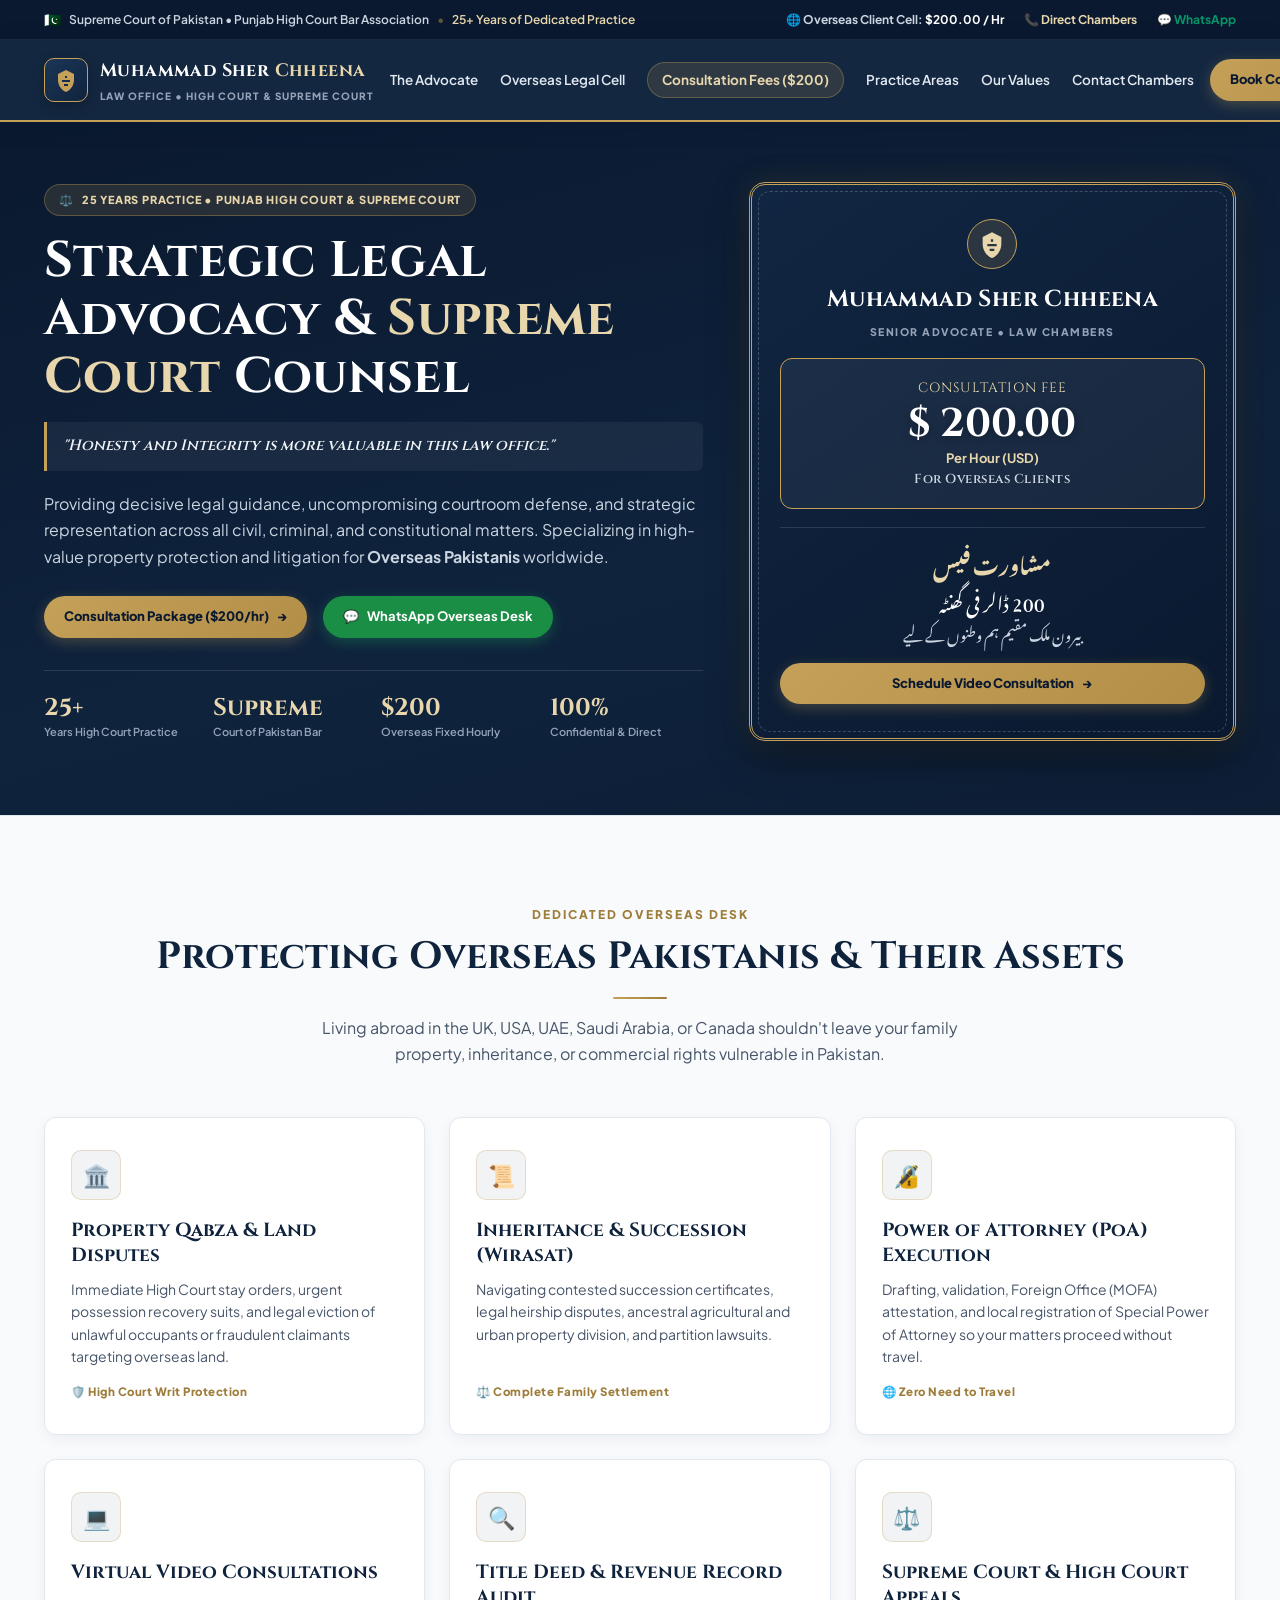
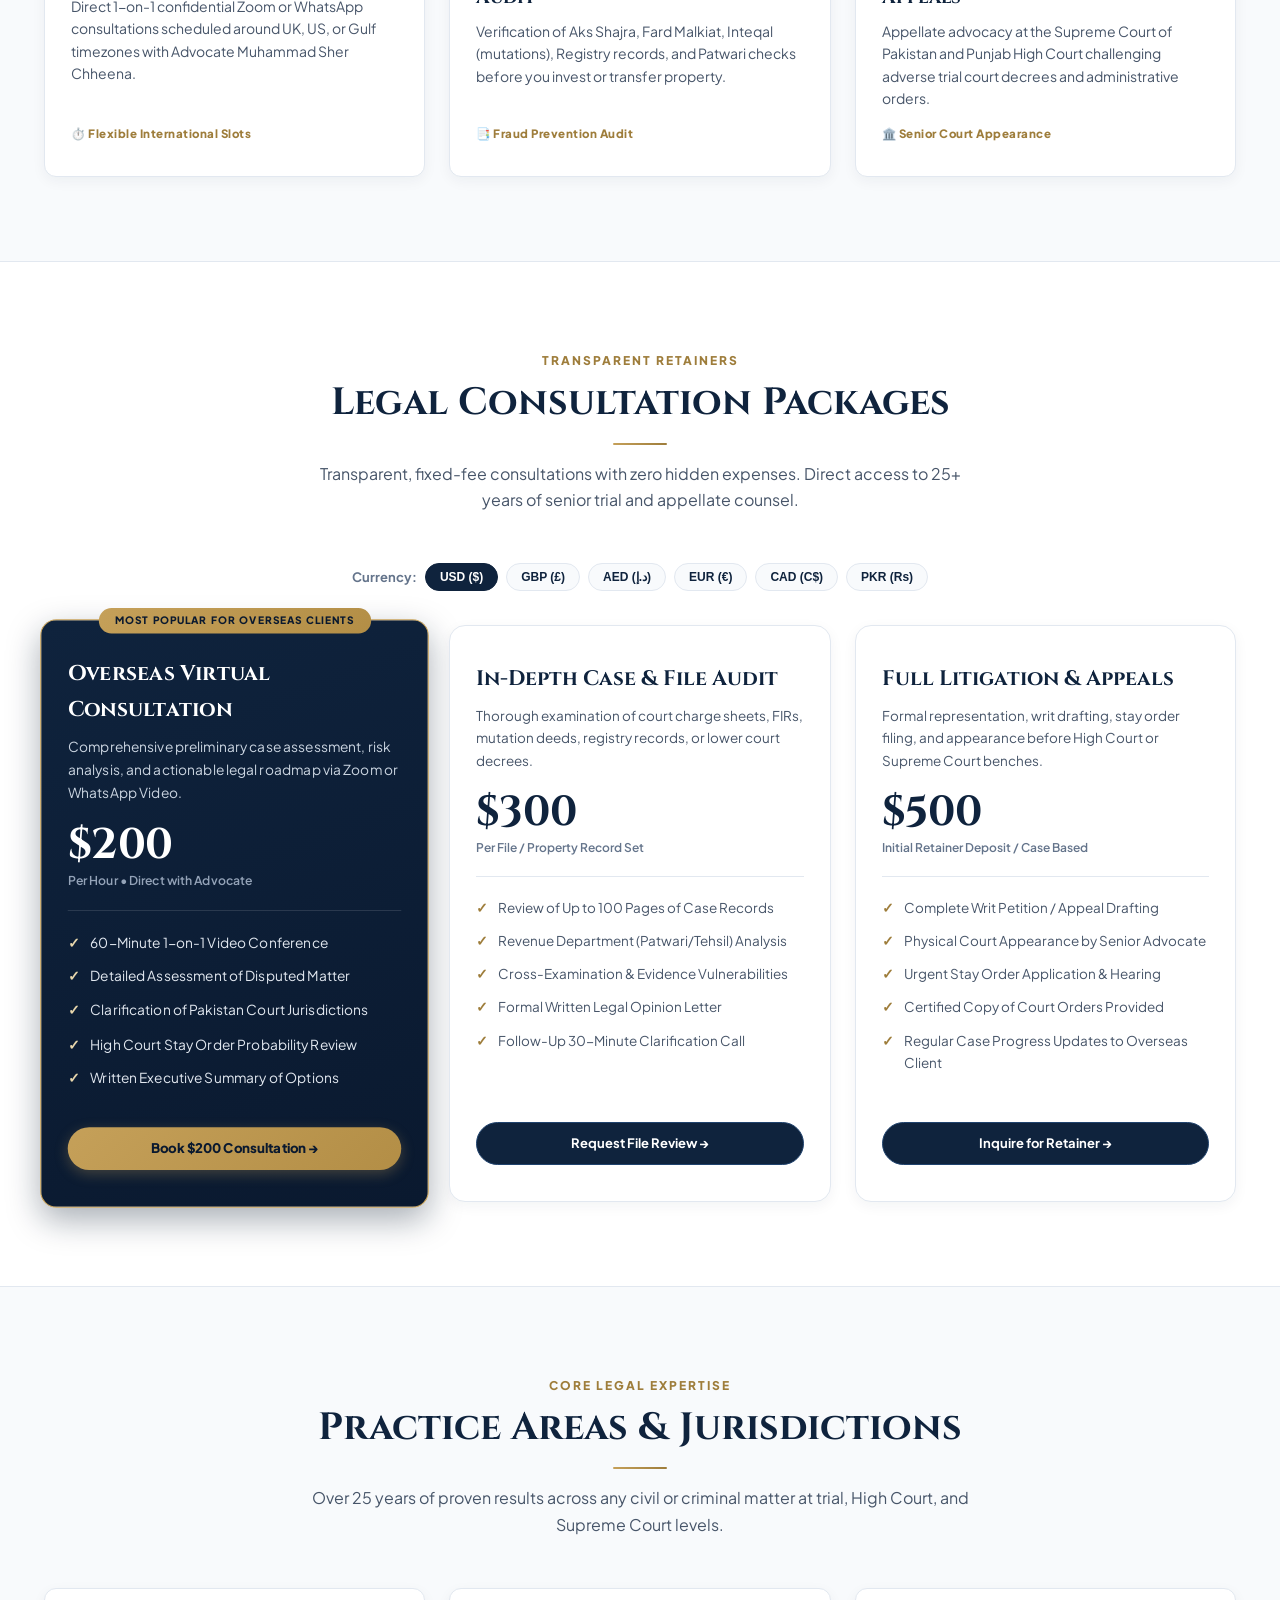
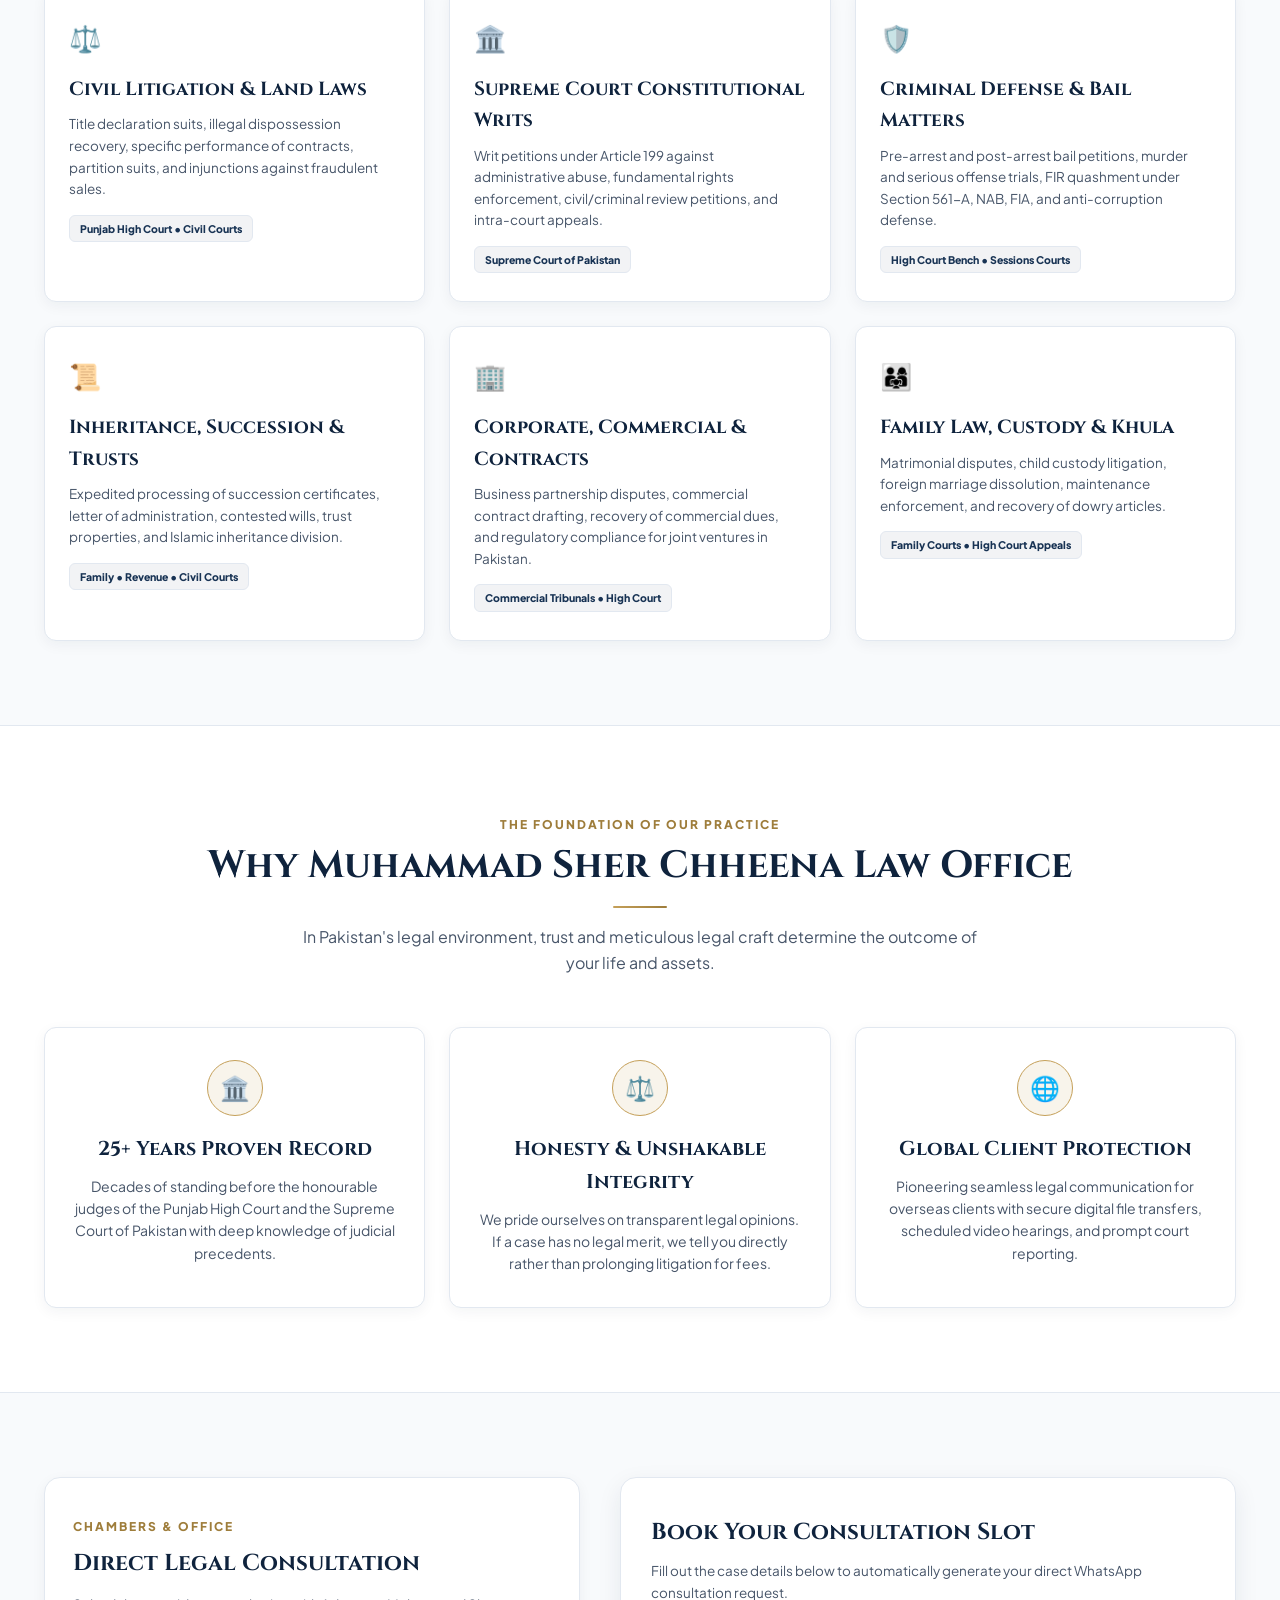
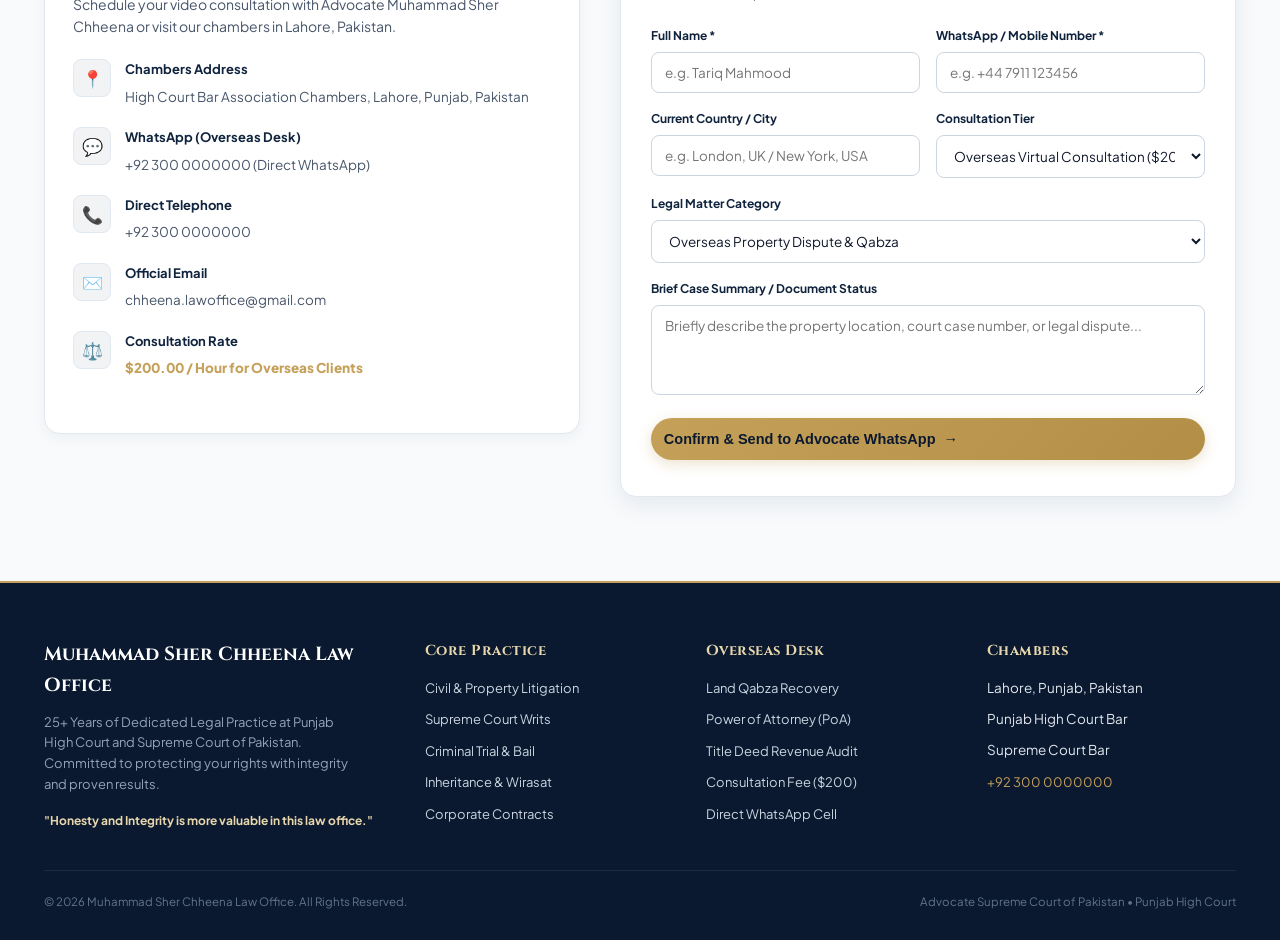
==== commit fd0f96e6: "style: overhaul color scheme to classic oxford navy, crisp white, and antique gold" ====
--- a/index.html
+++ b/index.html
@@ -323,7 +323,7 @@
             <li><span class="check">✓</span> Follow-Up 30-Minute Clarification Call</li>
           </ul>
 
-          <a href="#contact" class="btn-outline-gold">Request File Review &rarr;</a>
+          <a href="#contact" class="btn-navy">Request File Review &rarr;</a>
         </div>
 
         <!-- Tier 3: Supreme Court & High Court Retainer -->
@@ -344,7 +344,7 @@
             <li><span class="check">✓</span> Regular Case Progress Updates to Overseas Client</li>
           </ul>
 
-          <a href="#contact" class="btn-outline-gold">Inquire for Retainer &rarr;</a>
+          <a href="#contact" class="btn-navy">Inquire for Retainer &rarr;</a>
         </div>
 
       </div>
--- a/css/styles.css
+++ b/css/styles.css
@@ -1,46 +1,58 @@
 /* ==========================================================================
    MUHAMMAD SHER CHHEENA LAW OFFICE — OFFICIAL STYLESHEET
-   Design: Regal Obsidian & Burnished Gold Law Firm
+   Aesthetic: World-Class Oxford Navy & Crisp White Legal Chambers
    ========================================================================== */
 
 :root {
-  /* Core Regal Palette */
-  --bg-primary: #06080d;
-  --bg-secondary: #0c1017;
-  --bg-card: #111722;
-  --bg-card-hover: #161e2c;
+  /* Elite Law Firm Color Palette */
+  --navy-deep: #0a192f;
+  --navy-primary: #0f233d;
+  --navy-medium: #183354;
+  --navy-light: #20436e;
   
-  /* Imperial Champagne Gold Palette */
-  --gold-primary: #d4af37;
-  --gold-light: #f3e5ab;
-  --gold-dark: #aa820a;
-  --gold-glow: rgba(212, 175, 55, 0.25);
-  --gold-border: rgba(212, 175, 55, 0.35);
-  --gold-gradient: linear-gradient(135deg, #d4af37 0%, #f3e5ab 50%, #aa820a 100%);
+  /* Antique Legal Gold & Brass */
+  --gold-primary: #c5a059;
+  --gold-dark: #9e7d3b;
+  --gold-light: #e8d7ad;
+  --gold-subtle: rgba(197, 160, 89, 0.12);
+  --gold-border: rgba(197, 160, 89, 0.35);
+
+  /* Backgrounds (Editorial White & Warm Alabaster) */
+  --bg-white: #ffffff;
+  --bg-alabaster: #f8fafc;
+  --bg-cream: #f4f6f9;
+  --bg-card: #ffffff;
   
-  /* Text & Border Colors */
-  --text-primary: #f8fafc;
-  --text-secondary: #94a3b8;
+  /* Text & Charcoal Tones */
+  --text-primary: #0f172a;
+  --text-navy: #0f233d;
+  --text-secondary: #475569;
   --text-muted: #64748b;
-  --border-subtle: rgba(255, 255, 255, 0.08);
-  --border-card: rgba(212, 175, 55, 0.2);
+  --text-light: #f8fafc;
+  
+  /* Lines & Borders */
+  --line-light: #e2e8f0;
+  --line-medium: #cbd5e1;
+  --border-gold: rgba(197, 160, 89, 0.3);
   
   /* Accents */
-  --emerald: #10b981;
+  --emerald: #059669;
   --whatsapp: #25d366;
   
   /* Typography */
   --font-serif: 'Cinzel', 'Playfair Display', Georgia, serif;
   --font-sans: 'Plus Jakarta Sans', -apple-system, BlinkMacSystemFont, sans-serif;
   --font-urdu: 'Noto Nastaliq Urdu', 'Jameel Noori Nastaliq', serif;
+
+  /* Shadows */
+  --shadow-subtle: 0 4px 14px rgba(15, 35, 61, 0.05);
+  --shadow-card: 0 8px 24px rgba(15, 35, 61, 0.08);
+  --shadow-hover: 0 16px 36px rgba(15, 35, 61, 0.12);
+  --shadow-navy: 0 12px 32px rgba(10, 25, 47, 0.35);
   
-  /* Shadows & Radius */
-  --shadow-sm: 0 4px 12px rgba(0, 0, 0, 0.4);
-  --shadow-lg: 0 16px 40px rgba(0, 0, 0, 0.6);
-  --shadow-gold: 0 10px 30px rgba(212, 175, 55, 0.2);
-  --radius-sm: 8px;
-  --radius-md: 14px;
-  --radius-lg: 20px;
+  --radius-sm: 6px;
+  --radius-md: 12px;
+  --radius-lg: 16px;
 }
 
 *, *::before, *::after {
@@ -56,79 +68,72 @@
 
 body {
   font-family: var(--font-sans);
-  background-color: var(--bg-primary);
+  background-color: var(--bg-white);
   color: var(--text-primary);
-  line-height: 1.6;
+  line-height: 1.65;
   overflow-x: hidden;
-  padding-bottom: 74px; /* Space for mobile sticky action bar */
+  padding-bottom: 74px; /* Space for mobile bottom bar */
 }
 
 @media (min-width: 900px) {
   body { padding-bottom: 0; }
 }
 
-/* Utilities */
+/* Container */
 .container {
   max-width: 1240px;
   margin: 0 auto;
-  padding: 0 20px;
-}
-
-.gold-text {
-  background: var(--gold-gradient);
-  -webkit-background-clip: text;
-  -webkit-text-fill-color: transparent;
-  display: inline-block;
-}
-
-.gold-divider {
-  height: 2px;
-  width: 60px;
-  background: var(--gold-gradient);
-  margin: 16px auto;
-  border-radius: 2px;
-}
-
+  padding: 0 24px;
+}
+
+/* Section Header Typography */
 .section-head {
   text-align: center;
-  margin-bottom: 48px;
+  margin-bottom: 50px;
 }
 
 .section-kicker {
-  font-family: var(--font-sans);
-  font-size: 11.5px;
+  font-size: 12px;
   font-weight: 800;
   letter-spacing: 2px;
   text-transform: uppercase;
-  color: var(--gold-primary);
+  color: var(--gold-dark);
   display: inline-block;
   margin-bottom: 8px;
 }
 
 .section-title {
   font-family: var(--font-serif);
-  font-size: clamp(26px, 4vw, 38px);
-  color: #ffffff;
+  font-size: clamp(26px, 3.8vw, 38px);
+  color: var(--navy-primary);
   font-weight: 700;
   line-height: 1.25;
+}
+
+.gold-divider {
+  height: 2px;
+  width: 54px;
+  background: linear-gradient(90deg, var(--gold-primary), var(--gold-dark));
+  margin: 16px auto;
+  border-radius: 2px;
 }
 
 .section-subtitle {
   color: var(--text-secondary);
-  font-size: clamp(14px, 1.8vw, 16px);
+  font-size: clamp(14.5px, 1.8vw, 16px);
   max-width: 680px;
-  margin: 12px auto 0;
+  margin: 0 auto;
 }
 
 /* ==========================================================================
-   TOP ANNOUNCEMENT BAR
+   TOP EXECUTIVE ANNOUNCEMENT STRIP
    ========================================================================== */
 .top-bar {
-  background: #030508;
-  border-bottom: 1px solid var(--border-subtle);
+  background: var(--navy-deep);
+  border-bottom: 1px solid rgba(255, 255, 255, 0.08);
   padding: 8px 0;
   font-size: 12px;
-  color: var(--text-secondary);
+  color: #cbd5e1;
 }
 
 .top-bar-inner {
@@ -184,17 +189,17 @@
 }
 
 /* ==========================================================================
-   EXECUTIVE NAVIGATION
+   EXECUTIVE NAVIGATION (DEEP NAVY WITH WARM GOLD ACCENTS)
    ========================================================================== */
 .site-header {
   position: sticky;
   top: 0;
   z-index: 1000;
-  background: rgba(6, 8, 13, 0.96);
+  background: rgba(15, 35, 61, 0.98);
   backdrop-filter: blur(14px);
   -webkit-backdrop-filter: blur(14px);
-  border-bottom: 1px solid var(--gold-border);
-  box-shadow: 0 4px 24px rgba(0, 0, 0, 0.5);
+  border-bottom: 2px solid var(--gold-primary);
+  box-shadow: 0 4px 20px rgba(10, 25, 47, 0.25);
   transition: all 0.3s ease;
 }
 
@@ -219,13 +224,13 @@
 .brand-crest {
   width: 44px;
   height: 44px;
-  background: linear-gradient(135deg, #182232, #0d131d);
+  background: linear-gradient(135deg, #1c3657, #0f233d);
   border: 1.5px solid var(--gold-primary);
-  border-radius: 12px;
+  border-radius: 10px;
   display: flex;
   align-items: center;
   justify-content: center;
-  box-shadow: 0 4px 14px rgba(212, 175, 55, 0.25);
+  box-shadow: 0 4px 12px rgba(0, 0, 0, 0.25);
   flex-shrink: 0;
 }
 
@@ -247,18 +252,18 @@
   font-size: 18px;
   font-weight: 700;
   color: #ffffff;
-  letter-spacing: 0.5px;
+  letter-spacing: 0.4px;
   white-space: nowrap;
 }
 
 .brand-title span {
-  color: var(--gold-primary);
+  color: var(--gold-light);
 }
 
 .brand-subtitle {
   font-size: 10px;
   font-weight: 800;
-  color: var(--gold-light);
+  color: #94a3b8;
   letter-spacing: 1px;
   text-transform: uppercase;
   white-space: nowrap;
@@ -273,23 +278,22 @@
 }
 
 .desktop-nav a {
-  color: #cbd5e1;
+  color: #e2e8f0;
   text-decoration: none;
   font-size: 13.5px;
   font-weight: 600;
-  transition: all 0.2s ease;
+  transition: color 0.2s ease;
   white-space: nowrap;
   padding: 6px 0;
-  position: relative;
 }
 
 .desktop-nav a:hover,
 .desktop-nav a.active {
-  color: var(--gold-primary);
+  color: var(--gold-light);
 }
 
 .desktop-nav a.highlight-nav {
-  background: rgba(212, 175, 55, 0.12);
+  background: rgba(197, 160, 89, 0.15);
   border: 1px solid var(--gold-border);
   color: var(--gold-light);
   padding: 6px 14px;
@@ -297,7 +301,7 @@
   font-weight: 700;
 }
 
-/* Header Actions */
+/* Header Buttons */
 .header-actions {
   display: flex;
   align-items: center;
@@ -306,17 +310,17 @@
 }
 
 .btn-gold {
-  background: var(--gold-gradient);
-  color: #06080d;
+  background: linear-gradient(135deg, #c5a059, #b38e46);
+  color: #0a192f;
   font-weight: 800;
-  font-size: 13.5px;
+  font-size: 13px;
   padding: 10px 20px;
   border-radius: 99px;
   text-decoration: none;
   display: inline-flex;
   align-items: center;
   gap: 8px;
-  box-shadow: var(--shadow-gold);
+  box-shadow: 0 4px 14px rgba(197, 160, 89, 0.3);
   border: none;
   cursor: pointer;
   transition: all 0.25s ease;
@@ -324,15 +328,38 @@
 }
 
 .btn-gold:hover {
+  background: linear-gradient(135deg, #d4af37, #c5a059);
   transform: translateY(-2px);
-  box-shadow: 0 12px 30px rgba(212, 175, 55, 0.4);
+  box-shadow: 0 8px 20px rgba(197, 160, 89, 0.4);
+}
+
+.btn-navy {
+  background: var(--navy-primary);
+  color: #ffffff;
+  font-weight: 700;
+  font-size: 13px;
+  padding: 10px 20px;
+  border-radius: 99px;
+  text-decoration: none;
+  display: inline-flex;
+  align-items: center;
+  gap: 8px;
+  border: 1.5px solid var(--navy-light);
+  cursor: pointer;
+  transition: all 0.25s ease;
+  white-space: nowrap;
+}
+
+.btn-navy:hover {
+  background: var(--navy-medium);
+  border-color: var(--gold-primary);
 }
 
 .btn-outline-gold {
   background: transparent;
   color: var(--gold-light);
   font-weight: 700;
-  font-size: 13.5px;
+  font-size: 13px;
   padding: 10px 20px;
   border-radius: 99px;
   text-decoration: none;
@@ -346,23 +373,23 @@
 }
 
 .btn-outline-gold:hover {
-  background: rgba(212, 175, 55, 0.15);
+  background: rgba(197, 160, 89, 0.15);
   border-color: var(--gold-primary);
   color: #ffffff;
 }
 
 .hamburger-btn {
   display: none;
-  background: rgba(255, 255, 255, 0.05);
+  background: rgba(255, 255, 255, 0.08);
   border: 1px solid var(--gold-border);
-  color: var(--gold-primary);
-  width: 42px;
-  height: 42px;
-  border-radius: 10px;
+  color: var(--gold-light);
+  width: 40px;
+  height: 40px;
+  border-radius: 8px;
   cursor: pointer;
   align-items: center;
   justify-content: center;
-  font-size: 20px;
+  font-size: 19px;
 }
 
 /* Mobile Nav Drawer */
@@ -372,14 +399,13 @@
   top: 72px;
   left: 0;
   right: 0;
-  background: rgba(12, 16, 23, 0.98);
-  backdrop-filter: blur(20px);
+  background: var(--navy-deep);
   border-bottom: 2px solid var(--gold-primary);
   padding: 20px 24px;
   z-index: 999;
   flex-direction: column;
   gap: 14px;
-  box-shadow: var(--shadow-lg);
+  box-shadow: 0 10px 30px rgba(0, 0, 0, 0.5);
 }
 
 .mobile-nav-drawer.open {
@@ -392,7 +418,7 @@
   font-size: 14.5px;
   font-weight: 700;
   padding: 10px 0;
-  border-bottom: 1px solid rgba(255, 255, 255, 0.06);
+  border-bottom: 1px solid rgba(255, 255, 255, 0.08);
   display: flex;
   align-items: center;
   justify-content: space-between;
@@ -404,27 +430,28 @@
 
 .mobile-nav-drawer a.drawer-highlight {
   color: var(--gold-light);
-  background: rgba(212, 175, 55, 0.12);
+  background: rgba(197, 160, 89, 0.15);
   padding: 12px 14px;
   border-radius: 8px;
   border: 1px solid var(--gold-border);
 }
 
 /* ==========================================================================
-   HERO SECTION
+   HERO SECTION (CLASSIC OXFORD NAVY)
    ========================================================================== */
 .hero-section {
   position: relative;
+  background: linear-gradient(165deg, #0a192f 0%, #0f233d 60%, #0d1e35 100%);
+  color: #ffffff;
+  padding: 60px 0 74px;
   overflow: hidden;
-  padding: 60px 0 70px;
-  background: radial-gradient(circle at 50% 20%, rgba(212, 175, 55, 0.09) 0%, transparent 65%),
-              linear-gradient(180deg, #06080d 0%, #0c1017 100%);
+  border-bottom: 1px solid var(--line-light);
 }
 
 .hero-grid {
   display: grid;
   grid-template-columns: 1.15fr 0.85fr;
-  gap: 48px;
+  gap: 46px;
   align-items: center;
 }
 
@@ -432,30 +459,34 @@
   display: inline-flex;
   align-items: center;
   gap: 8px;
-  background: rgba(212, 175, 55, 0.12);
+  background: rgba(197, 160, 89, 0.15);
   border: 1px solid var(--gold-border);
   padding: 6px 14px;
   border-radius: 99px;
   font-size: 11px;
   font-weight: 800;
   color: var(--gold-light);
-  letter-spacing: 1px;
+  letter-spacing: 0.8px;
   text-transform: uppercase;
-  margin-bottom: 18px;
+  margin-bottom: 16px;
 }
 
 .hero-title {
   font-family: var(--font-serif);
   font-size: clamp(30px, 4.2vw, 50px);
   font-weight: 700;
-  line-height: 1.18;
+  line-height: 1.16;
   color: #ffffff;
   margin-bottom: 16px;
-  letter-spacing: 0.5px;
+  letter-spacing: 0.3px;
+}
+
+.hero-title span {
+  color: var(--gold-light);
 }
 
 .hero-motto-box {
-  background: rgba(212, 175, 55, 0.08);
+  background: rgba(255, 255, 255, 0.05);
   border-left: 3px solid var(--gold-primary);
   padding: 12px 16px;
   border-radius: 0 var(--radius-sm) var(--radius-sm) 0;
@@ -465,14 +496,14 @@
 .hero-motto-quote {
   font-family: var(--font-serif);
   font-style: italic;
-  font-size: 15.5px;
-  color: var(--gold-light);
+  font-size: 15px;
+  color: #f1f5f9;
   font-weight: 600;
 }
 
 .hero-desc {
   font-size: clamp(14px, 1.8vw, 16px);
-  color: var(--text-secondary);
+  color: #cbd5e1;
   line-height: 1.65;
   margin-bottom: 26px;
 }
@@ -482,14 +513,14 @@
   align-items: center;
   gap: 16px;
   flex-wrap: wrap;
-  margin-bottom: 34px;
+  margin-bottom: 32px;
 }
 
 .btn-whatsapp {
   background: #1b8e45;
   color: #ffffff;
   font-weight: 700;
-  font-size: 13.5px;
+  font-size: 13px;
   padding: 10px 20px;
   border-radius: 99px;
   text-decoration: none;
@@ -505,44 +536,46 @@
   transform: translateY(-2px);
 }
 
-/* Hero Stats Bar */
+/* 4-Stat Credibility Bar */
 .hero-stats {
   display: grid;
   grid-template-columns: repeat(4, 1fr);
   gap: 16px;
   padding-top: 24px;
-  border-top: 1px solid var(--border-subtle);
+  border-top: 1px solid rgba(255, 255, 255, 0.12);
 }
 
 .stat-item b {
   font-family: var(--font-serif);
   font-size: 24px;
   font-weight: 700;
-  color: var(--gold-primary);
+  color: var(--gold-light);
   display: block;
   line-height: 1.1;
 }
 
 .stat-item small {
   font-size: 11px;
-  color: var(--text-secondary);
+  color: #94a3b8;
   font-weight: 600;
   line-height: 1.3;
   display: block;
   margin-top: 4px;
 }
 
-/* Hero Card (The Leather Gold Plaque recreation) */
+/* ==========================================================================
+   OFFICIAL PLAQUE RECREATION (DEEP NAVY & SILVER/GOLD FROM IMAGE 3)
+   ========================================================================== */
 .hero-card-col {
   position: relative;
 }
 
 .law-plaque {
-  background: linear-gradient(145deg, #131a26, #090e16);
+  background: linear-gradient(145deg, #112642, #0a192f);
   border: 3px double var(--gold-primary);
   border-radius: var(--radius-lg);
   padding: 34px 28px;
-  box-shadow: var(--shadow-lg), 0 0 40px rgba(212, 175, 55, 0.15);
+  box-shadow: 0 16px 40px rgba(0, 0, 0, 0.4), 0 0 30px rgba(197, 160, 89, 0.15);
   position: relative;
   text-align: center;
   overflow: hidden;
@@ -552,27 +585,27 @@
   content: '';
   position: absolute;
   inset: 6px;
-  border: 1px dashed rgba(212, 175, 55, 0.35);
+  border: 1px dashed rgba(255, 255, 255, 0.2);
   border-radius: calc(var(--radius-lg) - 4px);
   pointer-events: none;
 }
 
 .plaque-header-crest {
-  width: 52px;
-  height: 52px;
+  width: 50px;
+  height: 50px;
   margin: 0 auto 12px;
-  background: rgba(212, 175, 55, 0.1);
+  background: rgba(197, 160, 89, 0.15);
   border-radius: 50%;
   display: flex;
   align-items: center;
   justify-content: center;
-  border: 1px solid var(--gold-border);
+  border: 1.5px solid var(--gold-primary);
 }
 
 .plaque-header-crest svg {
-  width: 30px;
-  height: 30px;
-  fill: var(--gold-primary);
+  width: 28px;
+  height: 28px;
+  fill: var(--gold-light);
 }
 
 .plaque-attorney {
@@ -580,21 +613,21 @@
   font-size: 23px;
   font-weight: 700;
   color: #ffffff;
-  letter-spacing: 0.5px;
+  letter-spacing: 0.4px;
   margin-bottom: 4px;
 }
 
 .plaque-office {
   font-size: 10.5px;
   font-weight: 800;
-  color: var(--gold-light);
+  color: #94a3b8;
   letter-spacing: 1.5px;
   text-transform: uppercase;
   margin-bottom: 18px;
 }
 
 .plaque-fee-badge {
-  background: linear-gradient(180deg, rgba(212, 175, 55, 0.18) 0%, rgba(212, 175, 55, 0.05) 100%);
+  background: rgba(255, 255, 255, 0.05);
   border: 1.5px solid var(--gold-primary);
   border-radius: var(--radius-md);
   padding: 18px 16px;
@@ -617,20 +650,20 @@
   font-weight: 700;
   color: #ffffff;
   line-height: 1;
-  text-shadow: 0 2px 10px rgba(212, 175, 55, 0.4);
+  text-shadow: 0 2px 10px rgba(0, 0, 0, 0.3);
 }
 
 .plaque-fee-unit {
   font-size: 13px;
   font-weight: 700;
-  color: var(--gold-primary);
+  color: var(--gold-light);
   margin-top: 4px;
 }
 
 .plaque-fee-target {
   font-family: var(--font-serif);
-  font-size: 13.5px;
-  color: #e2e8f0;
+  font-size: 13px;
+  color: #cbd5e1;
   font-weight: 600;
   letter-spacing: 0.5px;
 }
@@ -638,26 +671,27 @@
 /* Urdu Script recreation */
 .plaque-urdu-block {
   padding-top: 14px;
-  border-top: 1px solid var(--border-subtle);
+  border-top: 1px solid rgba(255, 255, 255, 0.12);
   direction: rtl;
   font-family: var(--font-urdu), serif;
-  color: var(--gold-light);
+  color: #f1f5f9;
   line-height: 1.9;
 }
 
 .plaque-urdu-title {
   font-size: 21px;
   font-weight: 700;
-  color: var(--gold-primary);
+  color: var(--gold-light);
 }
 
 .plaque-urdu-fee {
   font-size: 19px;
+  color: #ffffff;
 }
 
 .plaque-urdu-sub {
   font-size: 15px;
-  color: #e2e8f0;
+  color: #cbd5e1;
 }
 
 .plaque-btn {
@@ -667,13 +701,12 @@
 }
 
 /* ==========================================================================
-   OVERSEAS PAKISTANI LEGAL CELL
+   OVERSEAS PAKISTANI LEGAL CELL (CRISP ALABASTER SECTION)
    ========================================================================== */
 .overseas-section {
-  padding: 80px 0;
-  background: var(--bg-secondary);
-  border-block: 1px solid var(--border-subtle);
-  position: relative;
+  padding: 84px 0;
+  background-color: var(--bg-alabaster);
+  border-bottom: 1px solid var(--line-light);
 }
 
 .overseas-grid {
@@ -684,27 +717,28 @@
 
 .overseas-card {
   background: var(--bg-card);
-  border: 1px solid var(--border-card);
+  border: 1px solid var(--line-light);
   border-radius: var(--radius-md);
   padding: 32px 26px;
   transition: all 0.3s ease;
   position: relative;
   display: flex;
   flex-direction: column;
+  box-shadow: var(--shadow-subtle);
 }
 
 .overseas-card:hover {
   transform: translateY(-5px);
   border-color: var(--gold-primary);
-  box-shadow: var(--shadow-gold);
+  box-shadow: var(--shadow-hover);
 }
 
 .oc-icon {
   width: 50px;
   height: 50px;
-  border-radius: 12px;
-  background: rgba(212, 175, 55, 0.12);
-  border: 1px solid var(--gold-border);
+  border-radius: 10px;
+  background: rgba(15, 35, 61, 0.05);
+  border: 1px solid var(--border-gold);
   display: flex;
   align-items: center;
   justify-content: center;
@@ -715,7 +749,7 @@
 .overseas-card h3 {
   font-family: var(--font-serif);
   font-size: 19px;
-  color: #ffffff;
+  color: var(--navy-primary);
   margin-bottom: 10px;
   line-height: 1.3;
 }
@@ -734,16 +768,17 @@
   gap: 6px;
   font-size: 11.5px;
   font-weight: 800;
-  color: var(--gold-light);
+  color: var(--gold-dark);
   letter-spacing: 0.5px;
 }
 
 /* ==========================================================================
-   CONSULTATION PACKAGES SECTION
+   CONSULTATION PACKAGES SECTION (EDITORIAL WHITE SECTION)
    ========================================================================== */
 .fees-section {
-  padding: 80px 0;
-  position: relative;
+  padding: 84px 0;
+  background-color: var(--bg-white);
+  border-bottom: 1px solid var(--line-light);
 }
 
 .currency-bar {
@@ -758,13 +793,13 @@
 .curr-label {
   font-size: 13px;
   font-weight: 700;
-  color: var(--text-secondary);
+  color: var(--text-muted);
 }
 
 .curr-btn {
-  background: var(--bg-card);
-  border: 1px solid var(--border-card);
-  color: var(--text-secondary);
+  background: var(--bg-alabaster);
+  border: 1px solid var(--line-light);
+  color: var(--navy-primary);
   padding: 6px 14px;
   border-radius: 99px;
   font-size: 12px;
@@ -774,9 +809,9 @@
 }
 
 .curr-btn.active, .curr-btn:hover {
-  background: var(--gold-gradient);
-  color: #06080d;
-  border-color: transparent;
+  background: var(--navy-primary);
+  color: #ffffff;
+  border-color: var(--navy-primary);
 }
 
 .pricing-grid {
@@ -788,19 +823,21 @@
 
 .price-card {
   background: var(--bg-card);
-  border: 1.5px solid var(--border-subtle);
+  border: 1.5px solid var(--line-light);
   border-radius: var(--radius-lg);
   padding: 36px 26px;
   display: flex;
   flex-direction: column;
   position: relative;
   transition: all 0.3s ease;
+  box-shadow: var(--shadow-subtle);
 }
 
 .price-card.featured {
-  background: linear-gradient(160deg, #151d2a, #0d131d);
+  background: linear-gradient(160deg, #0f233d, #0a192f);
+  color: #ffffff;
   border-color: var(--gold-primary);
-  box-shadow: var(--shadow-gold);
+  box-shadow: var(--shadow-navy);
   transform: scale(1.02);
 }
 
@@ -809,8 +846,8 @@
   top: -12px;
   left: 50%;
   transform: translateX(-50%);
-  background: var(--gold-gradient);
-  color: #06080d;
+  background: linear-gradient(135deg, #c5a059, #b38e46);
+  color: #0a192f;
   font-size: 10px;
   font-weight: 900;
   padding: 4px 16px;
@@ -823,8 +860,12 @@
 .price-card h3 {
   font-family: var(--font-serif);
   font-size: 21px;
-  color: #ffffff;
+  color: var(--navy-primary);
   margin-bottom: 8px;
+}
+
+.price-card.featured h3 {
+  color: #ffffff;
 }
 
 .price-card-desc {
@@ -834,22 +875,34 @@
   min-height: 42px;
 }
 
+.price-card.featured .price-card-desc {
+  color: #cbd5e1;
+}
+
 .price-figure {
   margin-bottom: 20px;
   padding-bottom: 18px;
-  border-bottom: 1px solid var(--border-subtle);
+  border-bottom: 1px solid var(--line-light);
+}
+
+.price-card.featured .price-figure {
+  border-color: rgba(255, 255, 255, 0.12);
 }
 
 .price-val {
   font-family: var(--font-serif);
   font-size: 42px;
   font-weight: 700;
-  color: #ffffff;
+  color: var(--navy-primary);
   line-height: 1;
 }
 
+.price-card.featured .price-val {
+  color: #ffffff;
+}
+
 .price-val.gold {
-  color: var(--gold-primary);
+  color: var(--gold-light);
 }
 
 .price-cadence {
@@ -859,6 +912,10 @@
   margin-top: 4px;
 }
 
+.price-card.featured .price-cadence {
+  color: #94a3b8;
+}
+
 .price-features {
   list-style: none;
   margin-bottom: 26px;
@@ -866,32 +923,40 @@
 }
 
 .price-features li {
-  font-size: 13px;
-  color: #cbd5e1;
+  font-size: 13.5px;
+  color: var(--text-secondary);
   margin-bottom: 11px;
   display: flex;
   align-items: flex-start;
   gap: 10px;
 }
 
+.price-card.featured .price-features li {
+  color: #e2e8f0;
+}
+
 .price-features li span.check {
-  color: var(--gold-primary);
+  color: var(--gold-dark);
   font-weight: 900;
 }
 
+.price-card.featured .price-features li span.check {
+  color: var(--gold-light);
+}
+
 .price-card .btn-gold,
-.price-card .btn-outline-gold {
+.price-card .btn-navy {
   width: 100%;
   justify-content: center;
 }
 
 /* ==========================================================================
-   PRACTICE AREAS
+   PRACTICE AREAS (WARM ALABASTER SECTION)
    ========================================================================== */
 .practice-section {
-  padding: 80px 0;
-  background: var(--bg-secondary);
-  border-block: 1px solid var(--border-subtle);
+  padding: 84px 0;
+  background-color: var(--bg-alabaster);
+  border-bottom: 1px solid var(--line-light);
 }
 
 .practice-grid {
@@ -902,18 +967,18 @@
 
 .practice-card {
   background: var(--bg-card);
-  border: 1px solid var(--border-card);
+  border: 1px solid var(--line-light);
   border-radius: var(--radius-md);
   padding: 28px 24px;
   transition: all 0.3s ease;
   position: relative;
-  overflow: hidden;
+  box-shadow: var(--shadow-subtle);
 }
 
 .practice-card:hover {
   transform: translateY(-5px);
   border-color: var(--gold-primary);
-  box-shadow: 0 12px 30px rgba(0, 0, 0, 0.4);
+  box-shadow: var(--shadow-hover);
 }
 
 .practice-icon {
@@ -925,7 +990,7 @@
 .practice-card h3 {
   font-family: var(--font-serif);
   font-size: 19px;
-  color: #ffffff;
+  color: var(--navy-primary);
   margin-bottom: 8px;
 }
 
@@ -940,18 +1005,20 @@
   display: inline-block;
   font-size: 10.5px;
   font-weight: 800;
-  color: var(--gold-light);
-  background: rgba(212, 175, 55, 0.1);
+  color: var(--navy-medium);
+  background: rgba(15, 35, 61, 0.05);
   padding: 4px 10px;
   border-radius: 6px;
-  border: 1px solid var(--gold-border);
+  border: 1px solid var(--line-light);
 }
 
 /* ==========================================================================
-   WHY CHOOSE / VALUES SECTION
+   WHY CHOOSE / VALUES (WHITE SECTION)
    ========================================================================== */
 .values-section {
-  padding: 80px 0;
+  padding: 84px 0;
+  background-color: var(--bg-white);
+  border-bottom: 1px solid var(--line-light);
 }
 
 .values-grid {
@@ -962,17 +1029,18 @@
 
 .value-card {
   background: var(--bg-card);
-  border: 1px solid var(--border-card);
+  border: 1px solid var(--line-light);
   border-radius: var(--radius-md);
   padding: 32px 26px;
   text-align: center;
   position: relative;
   transition: all 0.3s ease;
+  box-shadow: var(--shadow-subtle);
 }
 
 .value-card:hover {
   border-color: var(--gold-primary);
-  box-shadow: var(--shadow-gold);
+  box-shadow: var(--shadow-hover);
 }
 
 .value-badge-icon {
@@ -980,7 +1048,7 @@
   height: 56px;
   margin: 0 auto 16px;
   border-radius: 50%;
-  background: rgba(212, 175, 55, 0.12);
+  background: rgba(197, 160, 89, 0.12);
   border: 1.5px solid var(--gold-primary);
   display: flex;
   align-items: center;
@@ -991,7 +1059,7 @@
 .value-card h3 {
   font-family: var(--font-serif);
   font-size: 20px;
-  color: #ffffff;
+  color: var(--navy-primary);
   margin-bottom: 10px;
 }
 
@@ -1002,12 +1070,11 @@
 }
 
 /* ==========================================================================
-   CONSULTATION BOOKING FORM & CONTACT
+   CONSULTATION BOOKING FORM & CONTACT (CRISP ALABASTER SECTION)
    ========================================================================== */
 .contact-section {
-  padding: 80px 0;
-  background: var(--bg-secondary);
-  border-top: 1px solid var(--border-subtle);
+  padding: 84px 0;
+  background-color: var(--bg-alabaster);
 }
 
 .contact-grid {
@@ -1019,15 +1086,16 @@
 
 .contact-info-card {
   background: var(--bg-card);
-  border: 1px solid var(--border-card);
+  border: 1px solid var(--line-light);
   border-radius: var(--radius-lg);
   padding: 34px 28px;
+  box-shadow: var(--shadow-subtle);
 }
 
 .contact-info-card h3 {
   font-family: var(--font-serif);
   font-size: 23px;
-  color: #ffffff;
+  color: var(--navy-primary);
   margin-bottom: 10px;
 }
 
@@ -1048,9 +1116,9 @@
 .ci-icon {
   width: 38px;
   height: 38px;
-  border-radius: 10px;
-  background: rgba(212, 175, 55, 0.12);
-  border: 1px solid var(--gold-border);
+  border-radius: 8px;
+  background: rgba(15, 35, 61, 0.05);
+  border: 1px solid var(--line-light);
   display: flex;
   align-items: center;
   justify-content: center;
@@ -1061,33 +1129,34 @@
 .ci-text b {
   display: block;
   font-size: 13px;
-  color: #ffffff;
+  color: var(--navy-primary);
   margin-bottom: 2px;
 }
 
 .ci-text a, .ci-text span {
   font-size: 13.5px;
-  color: var(--gold-light);
+  color: var(--text-secondary);
   text-decoration: none;
 }
 
 .ci-text a:hover {
+  color: var(--navy-primary);
   text-decoration: underline;
 }
 
 /* Interactive Form */
 .booking-form-wrap {
   background: var(--bg-card);
-  border: 1.5px solid var(--gold-border);
+  border: 1.5px solid var(--line-light);
   border-radius: var(--radius-lg);
   padding: 36px 30px;
-  box-shadow: var(--shadow-lg);
+  box-shadow: var(--shadow-card);
 }
 
 .booking-form-wrap h3 {
   font-family: var(--font-serif);
   font-size: 23px;
-  color: #ffffff;
+  color: var(--navy-primary);
   margin-bottom: 8px;
 }
 
@@ -1111,17 +1180,17 @@
   display: block;
   font-size: 12px;
   font-weight: 700;
-  color: #e2e8f0;
+  color: var(--navy-primary);
   margin-bottom: 6px;
 }
 
 .form-input, .form-select, .form-textarea {
   width: 100%;
-  background: rgba(6, 8, 13, 0.85);
-  border: 1px solid var(--border-subtle);
+  background: #ffffff;
+  border: 1px solid var(--line-medium);
   border-radius: 8px;
   padding: 11px 13px;
-  color: #ffffff;
+  color: var(--text-primary);
   font-family: var(--font-sans);
   font-size: 13.5px;
   transition: all 0.2s ease;
@@ -1129,13 +1198,13 @@
 
 .form-input:focus, .form-select:focus, .form-textarea:focus {
   outline: none;
-  border-color: var(--gold-primary);
-  box-shadow: 0 0 10px rgba(212, 175, 55, 0.25);
+  border-color: var(--navy-primary);
+  box-shadow: 0 0 0 3px rgba(15, 35, 61, 0.1);
 }
 
 .form-select option {
-  background: #0c1017;
-  color: #ffffff;
+  background: #ffffff;
+  color: var(--text-primary);
 }
 
 .form-textarea {
@@ -1150,14 +1219,14 @@
 }
 
 /* ==========================================================================
-   FOOTER
+   FOOTER (OXFORD NAVY)
    ========================================================================== */
 .site-footer {
-  background: #030508;
-  border-top: 1px solid var(--gold-border);
+  background: var(--navy-deep);
+  border-top: 2px solid var(--gold-primary);
   padding: 56px 0 28px;
   font-size: 13.5px;
-  color: var(--text-secondary);
+  color: #94a3b8;
 }
 
 .footer-grid {
@@ -1175,7 +1244,7 @@
 }
 
 .footer-brand p {
-  color: var(--text-muted);
+  color: #94a3b8;
   line-height: 1.6;
   max-width: 320px;
   margin-bottom: 16px;
@@ -1199,24 +1268,24 @@
 }
 
 .footer-col ul li a {
-  color: var(--text-secondary);
+  color: #cbd5e1;
   text-decoration: none;
   transition: color 0.2s;
   font-size: 13px;
 }
 
 .footer-col ul li a:hover {
-  color: var(--gold-primary);
+  color: var(--gold-light);
 }
 
 .footer-bottom {
   padding-top: 22px;
-  border-top: 1px solid var(--border-subtle);
+  border-top: 1px solid rgba(255, 255, 255, 0.08);
   display: flex;
   align-items: center;
   justify-content: space-between;
   font-size: 11.5px;
-  color: var(--text-muted);
+  color: #64748b;
   flex-wrap: wrap;
   gap: 12px;
 }
@@ -1231,12 +1300,12 @@
   left: 0;
   right: 0;
   z-index: 999;
-  background: rgba(6, 8, 13, 0.98);
+  background: rgba(10, 25, 47, 0.98);
   backdrop-filter: blur(14px);
   border-top: 1.5px solid var(--gold-primary);
   padding: 8px 12px;
   gap: 8px;
-  box-shadow: 0 -4px 20px rgba(0, 0, 0, 0.7);
+  box-shadow: 0 -4px 20px rgba(0, 0, 0, 0.4);
 }
 
 .mobile-sticky-bar a {
@@ -1255,9 +1324,9 @@
 }
 
 .mob-call-btn {
-  background: linear-gradient(135deg, #182232, #0d131d);
-  color: var(--gold-light);
-  border: 1px solid var(--gold-border);
+  background: rgba(255, 255, 255, 0.1);
+  color: #ffffff;
+  border: 1px solid rgba(255, 255, 255, 0.2);
 }
 
 .mob-wa-btn {
@@ -1280,7 +1349,7 @@
 
 @media (max-width: 768px) {
   .mobile-sticky-bar { display: flex; }
-  .header-actions .btn-gold { display: none; } /* Kept clean so brand logo doesn't collide */
+  .header-actions .btn-gold { display: none; }
   
   .brand-title { font-size: 16px; }
   .brand-subtitle { font-size: 9px; letter-spacing: 0.6px; }
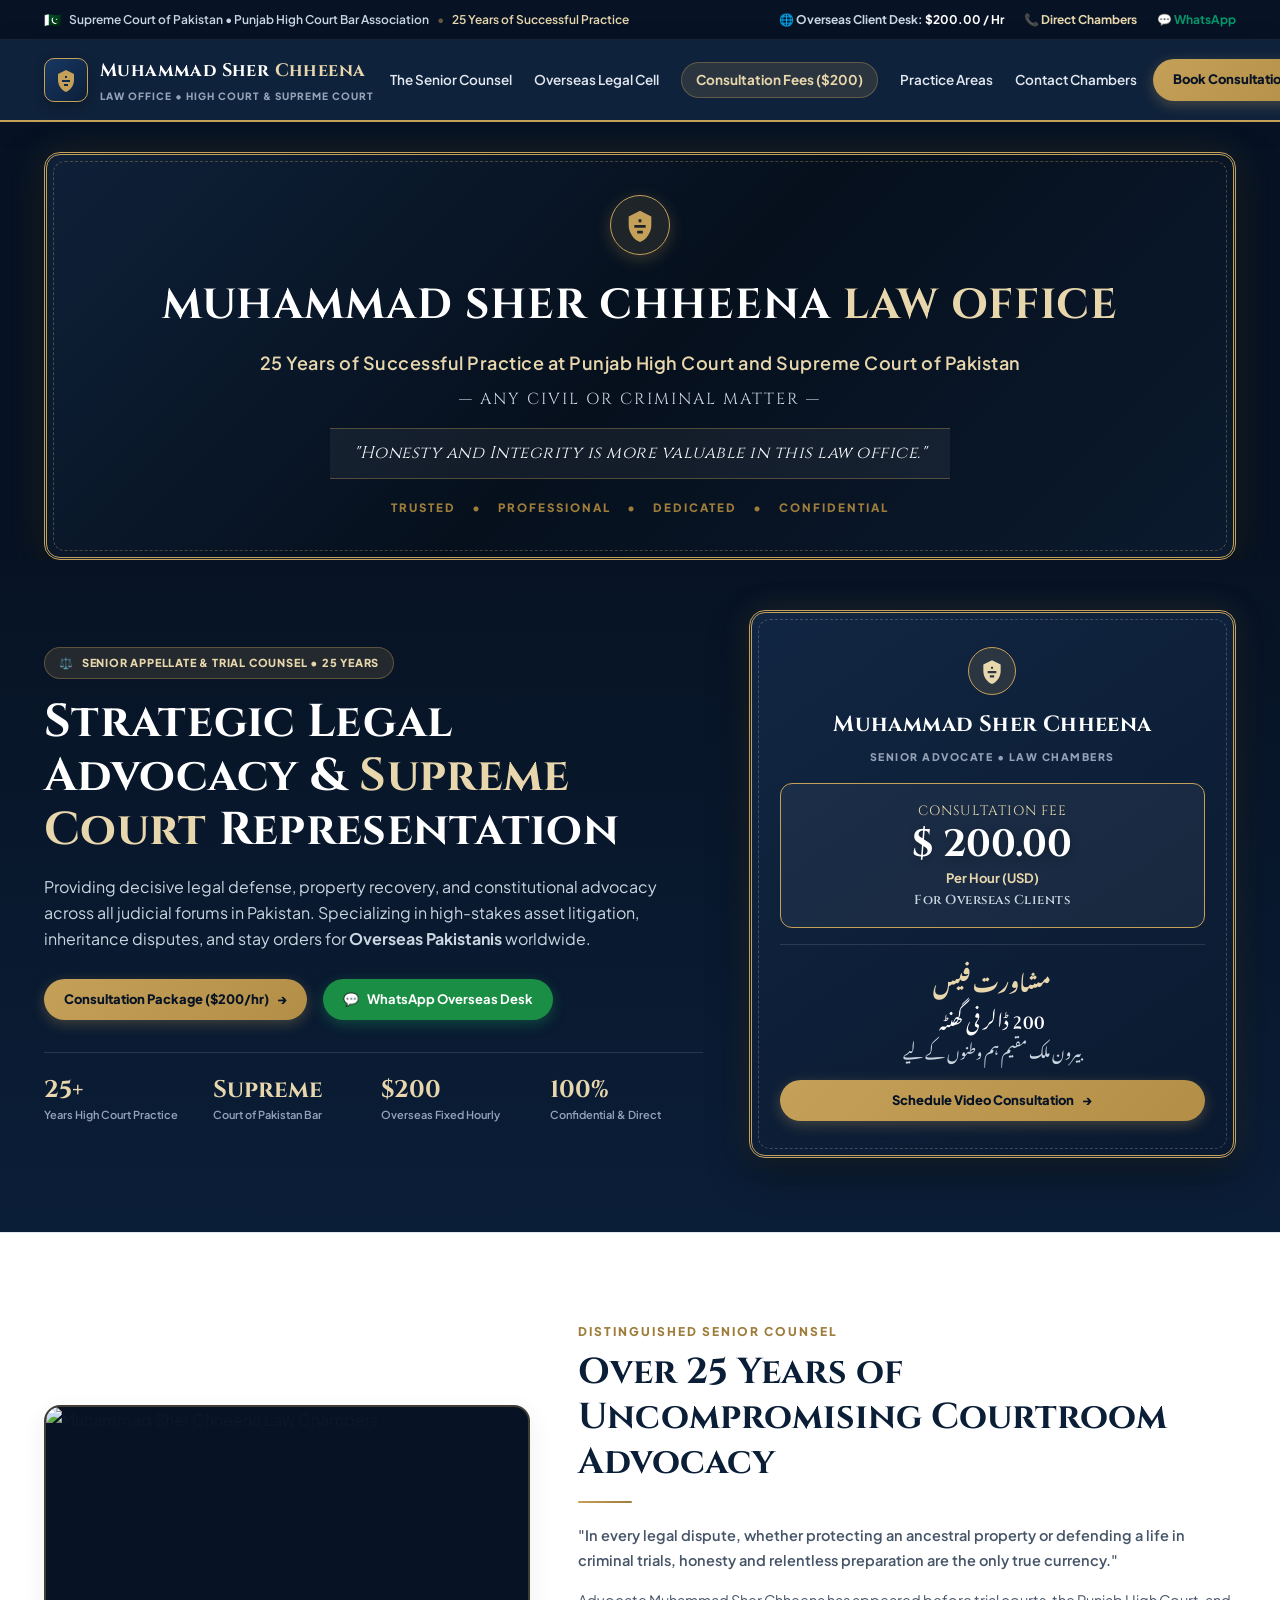
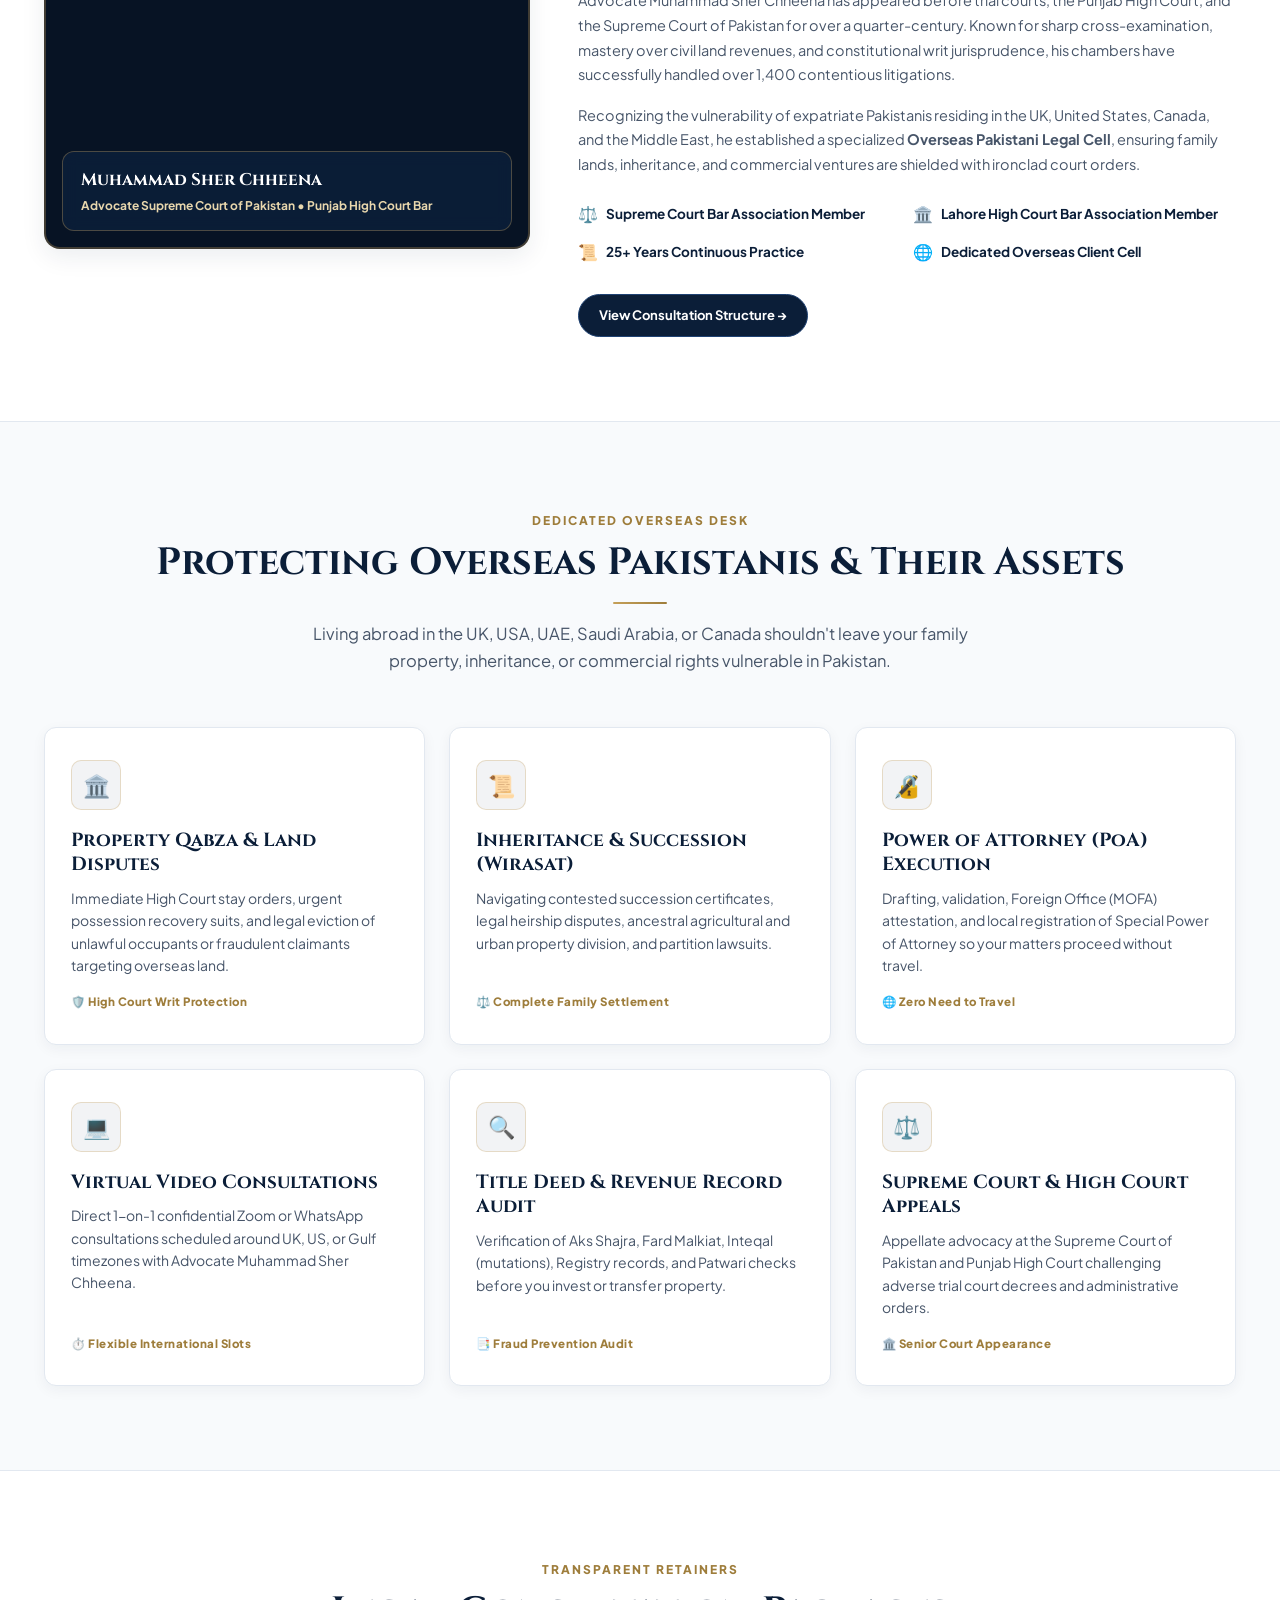
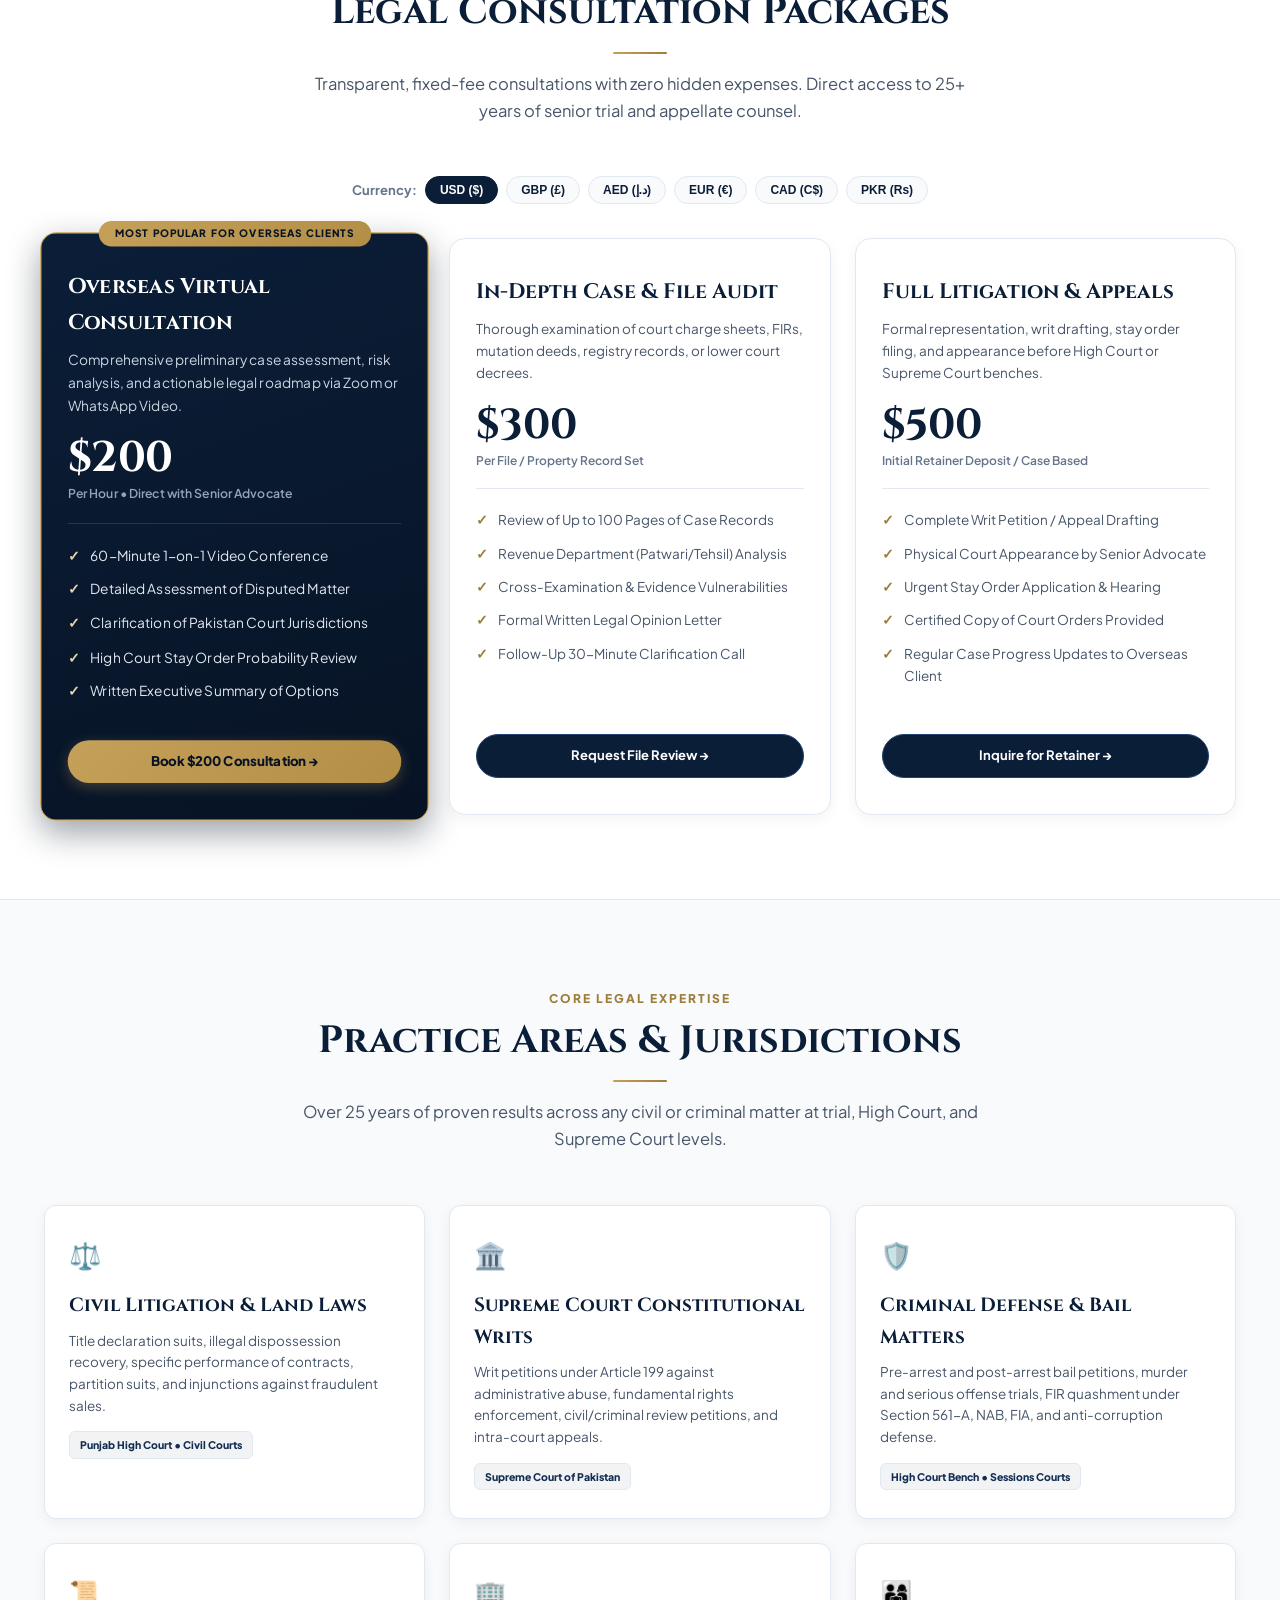
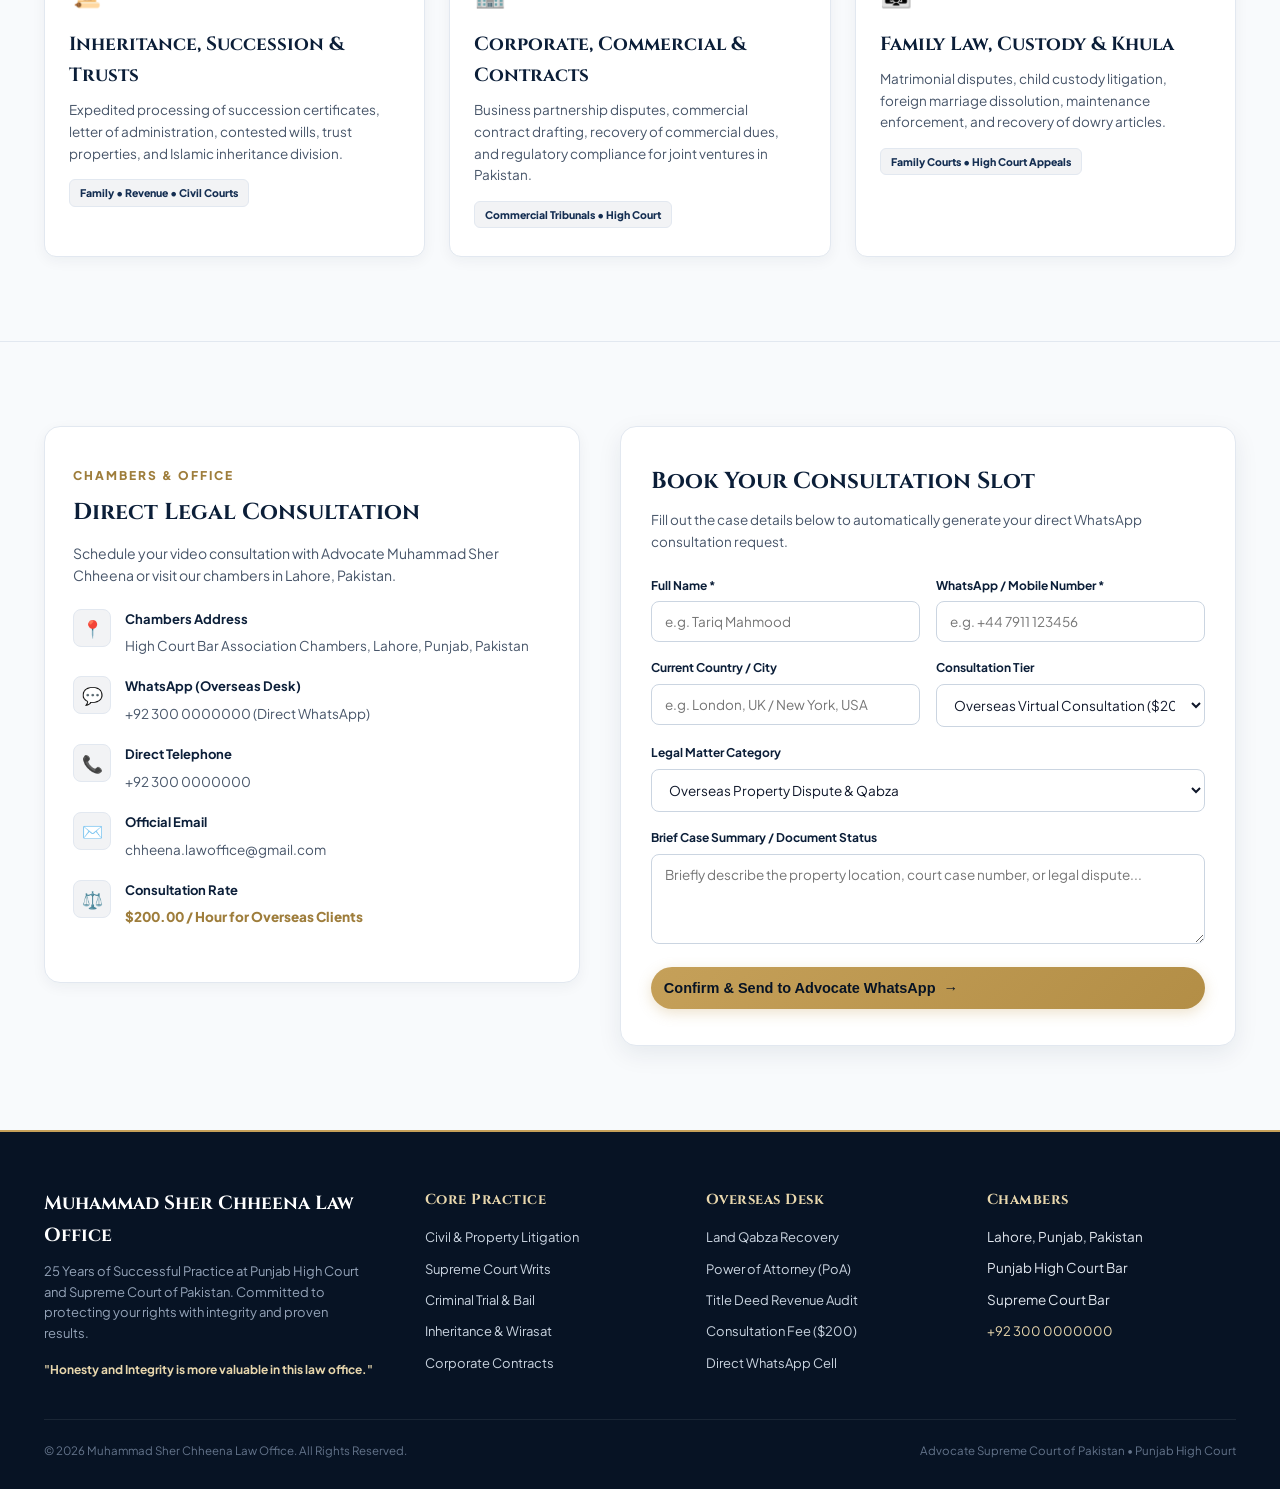
==== commit 6d524741: "feat: add official prestige banner, partner profile, and elevate to big-law institutional standards" ====
--- a/index.html
+++ b/index.html
@@ -5,7 +5,7 @@
   <meta name="viewport" content="width=device-width, initial-scale=1.0, maximum-scale=5.0" />
   <title>Muhammad Sher Chheena Law Office — Advocate Supreme Court of Pakistan & Punjab High Court</title>
   
-  <meta name="description" content="Official website of Advocate Muhammad Sher Chheena. 25+ years of distinguished practice at the Punjab High Court and Supreme Court of Pakistan. Special legal counsel for overseas Pakistani clients." />
+  <meta name="description" content="Official website of Advocate Muhammad Sher Chheena. 25+ years of successful practice at the Punjab High Court and Supreme Court of Pakistan. Premier counsel for domestic and overseas Pakistani clients." />
   <meta name="keywords" content="Muhammad Sher Chheena, Advocate Supreme Court of Pakistan, Punjab High Court, Overseas Pakistani lawyer, property dispute lawyer Lahore, civil litigation advocate, criminal defense attorney Pakistan" />
 
   <!-- Google Fonts -->
@@ -18,24 +18,24 @@
 </head>
 <body>
 
-  <!-- ==================== TOP BAR ==================== -->
+  <!-- ==================== TOP ANNOUNCEMENT STRIP ==================== -->
   <div class="top-bar">
     <div class="container top-bar-inner">
       <div class="top-bar-left">
         <span class="flag">🇵🇰</span>
         <span>Supreme Court of Pakistan &bull; Punjab High Court Bar Association</span>
-        <span style="color:rgba(212,175,55,0.4)">&bull;</span>
-        <span style="color:var(--gold-light)">25+ Years of Dedicated Practice</span>
+        <span style="color:rgba(197,160,89,0.5)">&bull;</span>
+        <span style="color:var(--gold-light)">25 Years of Successful Practice</span>
       </div>
       <div class="top-bar-right">
-        <span>🌐 Overseas Client Cell: <strong style="color:#ffffff">$200.00 / Hr</strong></span>
+        <span>🌐 Overseas Client Desk: <strong style="color:#ffffff">$200.00 / Hr</strong></span>
         <a href="tel:+923000000000">📞 Direct Chambers</a>
         <a href="https://wa.me/923000000000" target="_blank" style="color:var(--emerald)">💬 WhatsApp</a>
       </div>
     </div>
   </div>
 
-  <!-- ==================== EXECUTIVE HEADER ==================== -->
+  <!-- ==================== EXECUTIVE NAVIGATION ==================== -->
   <header class="site-header">
     <div class="container header-inner">
       
@@ -52,17 +52,16 @@
 
       <!-- Desktop Navigation -->
       <nav class="desktop-nav">
-        <a href="#about">The Advocate</a>
+        <a href="#about">The Senior Counsel</a>
         <a href="#overseas">Overseas Legal Cell</a>
         <a href="#fees" class="highlight-nav">Consultation Fees ($200)</a>
         <a href="#practice">Practice Areas</a>
-        <a href="#values">Our Values</a>
         <a href="#contact">Contact Chambers</a>
       </nav>
 
       <!-- Header Actions -->
       <div class="header-actions">
-        <a href="#contact" class="btn-gold">
+        <a href="#fees" class="btn-gold">
           <span>Book Consultation</span>
           <span>&rarr;</span>
         </a>
@@ -79,6 +78,10 @@
         <span>💼 Consultation Fees ($200 / Hr)</span>
         <span>&rarr;</span>
       </a>
+      <a href="#about">
+        <span>🏛️ Senior Counsel Muhammad Sher Chheena</span>
+        <span>&rarr;</span>
+      </a>
       <a href="#overseas">
         <span>🌍 Overseas Pakistani Legal Cell</span>
         <span>&rarr;</span>
@@ -87,14 +90,6 @@
         <span>⚖️ High Court &amp; Supreme Court Practice</span>
         <span>&rarr;</span>
       </a>
-      <a href="#about">
-        <span>🏛️ About Advocate Muhammad Sher Chheena</span>
-        <span>&rarr;</span>
-      </a>
-      <a href="#values">
-        <span>🛡️ Integrity &amp; Client Dedication</span>
-        <span>&rarr;</span>
-      </a>
       <a href="#contact">
         <span>📝 Schedule Appointment / Send Case Files</span>
         <span>&rarr;</span>
@@ -109,6 +104,40 @@
       </a>
     </div>
   </header>
+
+  <!-- ==================== OFFICIAL PRESTIGE BANNER (SCREENSHOT 2 RECREATION) ==================== -->
+  <section class="prestige-banner-section">
+    <div class="container">
+      <div class="banner-card">
+        
+        <!-- Center Scale of Justice Emblem with Pakistan flag motif -->
+        <div class="banner-crest-icon">
+          <svg viewBox="0 0 24 24"><path d="M12 2L4 6v6c0 5.55 3.84 10.74 8 12 4.16-1.26 8-6.45 8-12V6l-8-4zm-1 6h2v2h-2V8zm-3 4h8v2H8v-2zm2 4h4v2h-4v-2z"/></svg>
+        </div>
+
+        <h1 class="banner-main-title">Muhammad Sher Chheena <span>Law Office</span></h1>
+        
+        <p class="banner-tagline">25 Years of Successful Practice at Punjab High Court and Supreme Court of Pakistan</p>
+        
+        <p class="banner-scope">&mdash; Any Civil or Criminal Matter &mdash;</p>
+
+        <div class="banner-motto-wrap">
+          <em>"Honesty and Integrity is more valuable in this law office."</em>
+        </div>
+
+        <div class="banner-values-footer">
+          <span>Trusted</span>
+          <span>&bull;</span>
+          <span>Professional</span>
+          <span>&bull;</span>
+          <span>Dedicated</span>
+          <span>&bull;</span>
+          <span>Confidential</span>
+        </div>
+
+      </div>
+    </div>
+  </section>
 
   <!-- ==================== HERO SECTION ==================== -->
   <section class="hero-section">
@@ -118,21 +147,15 @@
       <div>
         <div class="hero-pill">
           <span>⚖️</span>
-          <span>25 Years Practice &bull; Punjab High Court &amp; Supreme Court</span>
-        </div>
-
-        <h1 class="hero-title">
-          Strategic Legal Advocacy &amp; <span class="gold-text">Supreme Court</span> Counsel
-        </h1>
-
-        <div class="hero-motto-box">
-          <div class="hero-motto-quote">
-            "Honesty and Integrity is more valuable in this law office."
-          </div>
-        </div>
+          <span>Senior Appellate &amp; Trial Counsel &bull; 25 Years</span>
+        </div>
+
+        <h2 class="hero-title">
+          Strategic Legal Advocacy &amp; <span>Supreme Court</span> Representation
+        </h2>
 
         <p class="hero-desc">
-          Providing decisive legal guidance, uncompromising courtroom defense, and strategic representation across all civil, criminal, and constitutional matters. Specializing in high-value property protection and litigation for <strong>Overseas Pakistanis</strong> worldwide.
+          Providing decisive legal defense, property recovery, and constitutional advocacy across all judicial forums in Pakistan. Specializing in high-stakes asset litigation, inheritance disputes, and stay orders for <strong>Overseas Pakistanis</strong> worldwide.
         </p>
 
         <div class="hero-actions">
@@ -167,7 +190,7 @@
         </div>
       </div>
 
-      <!-- Right Column: Official Plaque Replica -->
+      <!-- Right Column: Official Plaque Replica (Screenshot 1 & 3) -->
       <div class="hero-card-col">
         <div class="law-plaque">
           <div class="plaque-header-crest">
@@ -199,7 +222,51 @@
     </div>
   </section>
 
-  <!-- ==================== OVERSEAS LEGAL CELL ==================== -->
+  <!-- ==================== SENIOR COUNSEL PROFILE ==================== -->
+  <section class="partner-section" id="about">
+    <div class="container partner-grid">
+      
+      <!-- Left: Portrait Photo Card -->
+      <div class="partner-image-card">
+        <img src="https://images.unsplash.com/photo-1589829545856-d10d557cf95f?auto=format&fit=crop&w=1000&q=80" alt="Muhammad Sher Chheena Law Chambers" />
+        <div class="partner-floating-badge">
+          <b>Muhammad Sher Chheena</b>
+          <small>Advocate Supreme Court of Pakistan &bull; Punjab High Court Bar</small>
+        </div>
+      </div>
+
+      <!-- Right: Biography & Standing -->
+      <div class="partner-content">
+        <span class="section-kicker">Distinguished Senior Counsel</span>
+        <h2>Over 25 Years of Uncompromising Courtroom Advocacy</h2>
+        <div class="gold-divider" style="margin: 14px 0 20px 0;"></div>
+        
+        <p class="partner-lead">
+          "In every legal dispute, whether protecting an ancestral property or defending a life in criminal trials, honesty and relentless preparation are the only true currency."
+        </p>
+
+        <p>
+          Advocate Muhammad Sher Chheena has appeared before trial courts, the Punjab High Court, and the Supreme Court of Pakistan for over a quarter-century. Known for sharp cross-examination, mastery over civil land revenues, and constitutional writ jurisprudence, his chambers have successfully handled over 1,400 contentious litigations.
+        </p>
+
+        <p>
+          Recognizing the vulnerability of expatriate Pakistanis residing in the UK, United States, Canada, and the Middle East, he established a specialized <strong>Overseas Pakistani Legal Cell</strong>, ensuring family lands, inheritance, and commercial ventures are shielded with ironclad court orders.
+        </p>
+
+        <ul class="credentials-list">
+          <li><span>⚖️</span> Supreme Court Bar Association Member</li>
+          <li><span>🏛️</span> Lahore High Court Bar Association Member</li>
+          <li><span>📜</span> 25+ Years Continuous Practice</li>
+          <li><span>🌐</span> Dedicated Overseas Client Cell</li>
+        </ul>
+
+        <a href="#fees" class="btn-navy">View Consultation Structure &rarr;</a>
+      </div>
+
+    </div>
+  </section>
+
+  <!-- ==================== OVERSEAS PAKISTANI LEGAL CELL ==================== -->
   <section class="overseas-section" id="overseas">
     <div class="container">
       <div class="section-head">
@@ -257,7 +324,7 @@
     </div>
   </section>
 
-  <!-- ==================== CONSULTATION FEES SECTION ==================== -->
+  <!-- ==================== CONSULTATION PACKAGES SECTION ==================== -->
   <section class="fees-section" id="fees">
     <div class="container">
       <div class="section-head">
@@ -283,7 +350,7 @@
       <!-- 3 Tier Pricing Grid -->
       <div class="pricing-grid">
         
-        <!-- Tier 1: Overseas Consultation (Matches Image 1) -->
+        <!-- Tier 1: Overseas Consultation (Matches Screenshot 1 & 3) -->
         <div class="price-card featured">
           <span class="price-badge">Most Popular for Overseas Clients</span>
           <h3>Overseas Virtual Consultation</h3>
@@ -291,7 +358,7 @@
           
           <div class="price-figure">
             <div class="price-val gold" id="priceVal1">$200</div>
-            <div class="price-cadence">Per Hour &bull; Direct with Advocate</div>
+            <div class="price-cadence">Per Hour &bull; Direct with Senior Advocate</div>
           </div>
 
           <ul class="price-features">
@@ -404,40 +471,6 @@
           <h3>Family Law, Custody &amp; Khula</h3>
           <p>Matrimonial disputes, child custody litigation, foreign marriage dissolution, maintenance enforcement, and recovery of dowry articles.</p>
           <span class="practice-court-tag">Family Courts &bull; High Court Appeals</span>
-        </div>
-      </div>
-    </div>
-  </section>
-
-  <!-- ==================== ABOUT & VALUES ==================== -->
-  <section class="values-section" id="about">
-    <div class="container">
-      <div class="section-head">
-        <span class="section-kicker">The Foundation of Our Practice</span>
-        <h2 class="section-title">Why Muhammad Sher Chheena Law Office</h2>
-        <div class="gold-divider"></div>
-        <p class="section-subtitle">
-          In Pakistan's legal environment, trust and meticulous legal craft determine the outcome of your life and assets.
-        </p>
-      </div>
-
-      <div class="values-grid">
-        <div class="value-card">
-          <div class="value-badge-icon">🏛️</div>
-          <h3>25+ Years Proven Record</h3>
-          <p>Decades of standing before the honourable judges of the Punjab High Court and the Supreme Court of Pakistan with deep knowledge of judicial precedents.</p>
-        </div>
-
-        <div class="value-card">
-          <div class="value-badge-icon">⚖️</div>
-          <h3>Honesty &amp; Unshakable Integrity</h3>
-          <p>We pride ourselves on transparent legal opinions. If a case has no legal merit, we tell you directly rather than prolonging litigation for fees.</p>
-        </div>
-
-        <div class="value-card">
-          <div class="value-badge-icon">🌐</div>
-          <h3>Global Client Protection</h3>
-          <p>Pioneering seamless legal communication for overseas clients with secure digital file transfers, scheduled video hearings, and prompt court reporting.</p>
         </div>
       </div>
     </div>
@@ -491,7 +524,7 @@
           <div class="ci-icon">⚖️</div>
           <div class="ci-text">
             <b>Consultation Rate</b>
-            <span style="color:var(--gold-primary);font-weight:800">$200.00 / Hour for Overseas Clients</span>
+            <span style="color:var(--gold-dark);font-weight:800">$200.00 / Hour for Overseas Clients</span>
           </div>
         </div>
       </div>
@@ -564,7 +597,7 @@
         <div class="footer-brand">
           <h4>Muhammad Sher Chheena Law Office</h4>
           <p>
-            25+ Years of Dedicated Legal Practice at Punjab High Court and Supreme Court of Pakistan. Committed to protecting your rights with integrity and proven results.
+            25 Years of Successful Practice at Punjab High Court and Supreme Court of Pakistan. Committed to protecting your rights with integrity and proven results.
           </p>
           <div style="font-size:12px;color:var(--gold-light);font-weight:700">
             "Honesty and Integrity is more valuable in this law office."
@@ -599,7 +632,7 @@
             <li><span style="color:#e2e8f0">Lahore, Punjab, Pakistan</span></li>
             <li><span style="color:#e2e8f0">Punjab High Court Bar</span></li>
             <li><span style="color:#e2e8f0">Supreme Court Bar</span></li>
-            <li><a href="tel:+923000000000" style="color:var(--gold-primary)">+92 300 0000000</a></li>
+            <li><a href="tel:+923000000000" style="color:var(--gold-light)">+92 300 0000000</a></li>
           </ul>
         </div>
       </div>
--- a/css/styles.css
+++ b/css/styles.css
@@ -1,14 +1,16 @@
 /* ==========================================================================
    MUHAMMAD SHER CHHEENA LAW OFFICE — OFFICIAL STYLESHEET
    Aesthetic: World-Class Oxford Navy & Crisp White Legal Chambers
+   Architecture: Big-Law Institutional Web Design
    ========================================================================== */
 
 :root {
   /* Elite Law Firm Color Palette */
-  --navy-deep: #0a192f;
-  --navy-primary: #0f233d;
-  --navy-medium: #183354;
-  --navy-light: #20436e;
+  --navy-deep: #071324;
+  --navy-primary: #0b1e38;
+  --navy-medium: #142e52;
+  --navy-light: #1f4273;
+  --navy-soft: #f0f4f9;
   
   /* Antique Legal Gold & Brass */
   --gold-primary: #c5a059;
@@ -25,7 +27,7 @@
   
   /* Text & Charcoal Tones */
   --text-primary: #0f172a;
-  --text-navy: #0f233d;
+  --text-navy: #0b1e38;
   --text-secondary: #475569;
   --text-muted: #64748b;
   --text-light: #f8fafc;
@@ -48,7 +50,7 @@
   --shadow-subtle: 0 4px 14px rgba(15, 35, 61, 0.05);
   --shadow-card: 0 8px 24px rgba(15, 35, 61, 0.08);
   --shadow-hover: 0 16px 36px rgba(15, 35, 61, 0.12);
-  --shadow-navy: 0 12px 32px rgba(10, 25, 47, 0.35);
+  --shadow-navy: 0 12px 32px rgba(7, 19, 36, 0.4);
   
   --radius-sm: 6px;
   --radius-md: 12px;
@@ -72,7 +74,7 @@
   color: var(--text-primary);
   line-height: 1.65;
   overflow-x: hidden;
-  padding-bottom: 74px; /* Space for mobile bottom bar */
+  padding-bottom: 74px; /* Space for mobile sticky action bar */
 }
 
 @media (min-width: 900px) {
@@ -89,7 +91,7 @@
 /* Section Header Typography */
 .section-head {
   text-align: center;
-  margin-bottom: 50px;
+  margin-bottom: 52px;
 }
 
 .section-kicker {
@@ -120,7 +122,7 @@
 
 .section-subtitle {
   color: var(--text-secondary);
-  font-size: clamp(14.5px, 1.8vw, 16px);
+  font-size: clamp(14.5px, 1.8vw, 16.5px);
   max-width: 680px;
   margin: 0 auto;
 }
@@ -189,17 +191,17 @@
 }
 
 /* ==========================================================================
-   EXECUTIVE NAVIGATION (DEEP NAVY WITH WARM GOLD ACCENTS)
+   EXECUTIVE NAVIGATION (OXFORD NAVY WITH GOLD ACCENTS)
    ========================================================================== */
 .site-header {
   position: sticky;
   top: 0;
   z-index: 1000;
-  background: rgba(15, 35, 61, 0.98);
+  background: rgba(11, 30, 56, 0.98);
   backdrop-filter: blur(14px);
   -webkit-backdrop-filter: blur(14px);
   border-bottom: 2px solid var(--gold-primary);
-  box-shadow: 0 4px 20px rgba(10, 25, 47, 0.25);
+  box-shadow: 0 4px 20px rgba(7, 19, 36, 0.3);
   transition: all 0.3s ease;
 }
 
@@ -224,13 +226,13 @@
 .brand-crest {
   width: 44px;
   height: 44px;
-  background: linear-gradient(135deg, #1c3657, #0f233d);
+  background: linear-gradient(135deg, #183863, #0b1e38);
   border: 1.5px solid var(--gold-primary);
   border-radius: 10px;
   display: flex;
   align-items: center;
   justify-content: center;
-  box-shadow: 0 4px 12px rgba(0, 0, 0, 0.25);
+  box-shadow: 0 4px 12px rgba(0, 0, 0, 0.3);
   flex-shrink: 0;
 }
 
@@ -311,7 +313,7 @@
 
 .btn-gold {
   background: linear-gradient(135deg, #c5a059, #b38e46);
-  color: #0a192f;
+  color: #071324;
   font-weight: 800;
   font-size: 13px;
   padding: 10px 20px;
@@ -437,13 +439,120 @@
 }
 
 /* ==========================================================================
+   OFFICIAL PRESTIGE BANNER SECTION (DIRECT RECREATION OF SCREENSHOT 2)
+   ========================================================================== */
+.prestige-banner-section {
+  background: var(--navy-deep);
+  padding: 30px 0 0;
+}
+
+.banner-card {
+  position: relative;
+  background: linear-gradient(135deg, #0e2038 0%, #06101d 50%, #0b1a2e 100%);
+  border: 3px double var(--gold-primary);
+  border-radius: var(--radius-lg);
+  padding: 40px 32px;
+  text-align: center;
+  box-shadow: 0 16px 40px rgba(0, 0, 0, 0.5), 0 0 35px rgba(197, 160, 89, 0.15);
+  overflow: hidden;
+}
+
+.banner-card::before {
+  content: '';
+  position: absolute;
+  inset: 6px;
+  border: 1px dashed rgba(197, 160, 89, 0.35);
+  border-radius: calc(var(--radius-lg) - 4px);
+  pointer-events: none;
+}
+
+.banner-crest-icon {
+  width: 60px;
+  height: 60px;
+  margin: 0 auto 16px;
+  background: rgba(197, 160, 89, 0.12);
+  border: 1.5px solid var(--gold-primary);
+  border-radius: 50%;
+  display: flex;
+  align-items: center;
+  justify-content: center;
+  box-shadow: 0 4px 16px rgba(197, 160, 89, 0.25);
+}
+
+.banner-crest-icon svg {
+  width: 34px;
+  height: 34px;
+  fill: var(--gold-primary);
+}
+
+.banner-main-title {
+  font-family: var(--font-serif);
+  font-size: clamp(24px, 4vw, 42px);
+  font-weight: 700;
+  color: #ffffff;
+  letter-spacing: 1px;
+  margin-bottom: 8px;
+  text-transform: uppercase;
+}
+
+.banner-main-title span {
+  color: var(--gold-light);
+}
+
+.banner-tagline {
+  font-size: clamp(14px, 2vw, 18px);
+  color: var(--gold-light);
+  font-weight: 600;
+  letter-spacing: 0.5px;
+  margin-bottom: 8px;
+}
+
+.banner-scope {
+  font-family: var(--font-serif);
+  font-size: clamp(13px, 1.8vw, 16px);
+  color: #cbd5e1;
+  letter-spacing: 2px;
+  text-transform: uppercase;
+  margin-bottom: 16px;
+}
+
+.banner-motto-wrap {
+  display: inline-block;
+  background: rgba(255, 255, 255, 0.05);
+  border-block: 1px solid var(--gold-border);
+  padding: 10px 24px;
+  margin-bottom: 20px;
+}
+
+.banner-motto-wrap em {
+  font-family: var(--font-serif);
+  font-style: italic;
+  font-size: clamp(14px, 1.8vw, 17px);
+  color: #f1f5f9;
+  letter-spacing: 0.5px;
+}
+
+.banner-values-footer {
+  font-size: 11.5px;
+  font-weight: 800;
+  letter-spacing: 2px;
+  text-transform: uppercase;
+  color: var(--gold-dark);
+  display: flex;
+  align-items: center;
+  justify-content: center;
+  gap: 16px;
+  flex-wrap: wrap;
+}
+
+/* ==========================================================================
    HERO SECTION (CLASSIC OXFORD NAVY)
    ========================================================================== */
 .hero-section {
   position: relative;
-  background: linear-gradient(165deg, #0a192f 0%, #0f233d 60%, #0d1e35 100%);
-  color: #ffffff;
-  padding: 60px 0 74px;
+  background: linear-gradient(180deg, var(--navy-deep) 0%, #0b1e38 100%);
+  color: #ffffff;
+  padding: 50px 0 74px;
   overflow: hidden;
   border-bottom: 1px solid var(--line-light);
 }
@@ -473,9 +582,9 @@
 
 .hero-title {
   font-family: var(--font-serif);
-  font-size: clamp(30px, 4.2vw, 50px);
-  font-weight: 700;
-  line-height: 1.16;
+  font-size: clamp(28px, 4vw, 46px);
+  font-weight: 700;
+  line-height: 1.18;
   color: #ffffff;
   margin-bottom: 16px;
   letter-spacing: 0.3px;
@@ -483,22 +592,6 @@
 
 .hero-title span {
   color: var(--gold-light);
-}
-
-.hero-motto-box {
-  background: rgba(255, 255, 255, 0.05);
-  border-left: 3px solid var(--gold-primary);
-  padding: 12px 16px;
-  border-radius: 0 var(--radius-sm) var(--radius-sm) 0;
-  margin-bottom: 20px;
-}
-
-.hero-motto-quote {
-  font-family: var(--font-serif);
-  font-style: italic;
-  font-size: 15px;
-  color: #f1f5f9;
-  font-weight: 600;
 }
 
 .hero-desc {
@@ -564,7 +657,7 @@
 }
 
 /* ==========================================================================
-   OFFICIAL PLAQUE RECREATION (DEEP NAVY & SILVER/GOLD FROM IMAGE 3)
+   OFFICIAL PLAQUE RECREATION (FROM SCREENSHOT 1 & 3)
    ========================================================================== */
 .hero-card-col {
   position: relative;
@@ -591,8 +684,8 @@
 }
 
 .plaque-header-crest {
-  width: 50px;
-  height: 50px;
+  width: 48px;
+  height: 48px;
   margin: 0 auto 12px;
   background: rgba(197, 160, 89, 0.15);
   border-radius: 50%;
@@ -603,14 +696,14 @@
 }
 
 .plaque-header-crest svg {
-  width: 28px;
-  height: 28px;
+  width: 26px;
+  height: 26px;
   fill: var(--gold-light);
 }
 
 .plaque-attorney {
   font-family: var(--font-serif);
-  font-size: 23px;
+  font-size: 22px;
   font-weight: 700;
   color: #ffffff;
   letter-spacing: 0.4px;
@@ -630,8 +723,8 @@
   background: rgba(255, 255, 255, 0.05);
   border: 1.5px solid var(--gold-primary);
   border-radius: var(--radius-md);
-  padding: 18px 16px;
-  margin-bottom: 18px;
+  padding: 16px;
+  margin-bottom: 16px;
   position: relative;
 }
 
@@ -646,7 +739,7 @@
 
 .plaque-fee-amount {
   font-family: var(--font-serif);
-  font-size: 40px;
+  font-size: 38px;
   font-weight: 700;
   color: #ffffff;
   line-height: 1;
@@ -668,7 +761,7 @@
   letter-spacing: 0.5px;
 }
 
-/* Urdu Script recreation */
+/* Urdu Script */
 .plaque-urdu-block {
   padding-top: 14px;
   border-top: 1px solid rgba(255, 255, 255, 0.12);
@@ -701,6 +794,112 @@
 }
 
 /* ==========================================================================
+   SENIOR COUNSEL PROFILE (BIG LAW PARTNER OVERVIEW)
+   ========================================================================== */
+.partner-section {
+  padding: 84px 0;
+  background-color: var(--bg-white);
+  border-bottom: 1px solid var(--line-light);
+}
+
+.partner-grid {
+  display: grid;
+  grid-template-columns: 0.85fr 1.15fr;
+  gap: 48px;
+  align-items: center;
+}
+
+.partner-image-card {
+  position: relative;
+  background: var(--navy-deep);
+  border-radius: var(--radius-lg);
+  overflow: hidden;
+  box-shadow: var(--shadow-card);
+  border: 2px solid var(--border-gold);
+}
+
+.partner-image-card img {
+  width: 100%;
+  height: 440px;
+  object-fit: cover;
+  display: block;
+}
+
+.partner-floating-badge {
+  position: absolute;
+  bottom: 16px;
+  left: 16px;
+  right: 16px;
+  background: rgba(11, 30, 56, 0.95);
+  backdrop-filter: blur(8px);
+  border: 1px solid var(--gold-border);
+  padding: 14px 18px;
+  border-radius: var(--radius-md);
+  color: #ffffff;
+}
+
+.partner-floating-badge b {
+  font-family: var(--font-serif);
+  font-size: 17px;
+  color: #ffffff;
+  display: block;
+}
+
+.partner-floating-badge small {
+  font-size: 12px;
+  color: var(--gold-light);
+  font-weight: 700;
+  display: block;
+  margin-top: 2px;
+}
+
+.partner-content h2 {
+  font-family: var(--font-serif);
+  font-size: clamp(26px, 3.5vw, 36px);
+  color: var(--navy-primary);
+  margin-bottom: 16px;
+  line-height: 1.25;
+}
+
+.partner-lead {
+  font-size: 16px;
+  font-weight: 600;
+  color: var(--gold-dark);
+  margin-bottom: 16px;
+  line-height: 1.5;
+}
+
+.partner-content p {
+  font-size: 14.5px;
+  color: var(--text-secondary);
+  line-height: 1.7;
+  margin-bottom: 16px;
+}
+
+.credentials-list {
+  list-style: none;
+  display: grid;
+  grid-template-columns: 1fr 1fr;
+  gap: 12px;
+  margin-top: 24px;
+  margin-bottom: 28px;
+}
+
+.credentials-list li {
+  font-size: 13.5px;
+  font-weight: 700;
+  color: var(--navy-primary);
+  display: flex;
+  align-items: center;
+  gap: 8px;
+}
+
+.credentials-list li span {
+  color: var(--gold-dark);
+  font-size: 16px;
+}
+
+/* ==========================================================================
    OVERSEAS PAKISTANI LEGAL CELL (CRISP ALABASTER SECTION)
    ========================================================================== */
 .overseas-section {
@@ -737,7 +936,7 @@
   width: 50px;
   height: 50px;
   border-radius: 10px;
-  background: rgba(15, 35, 61, 0.05);
+  background: rgba(11, 30, 56, 0.05);
   border: 1px solid var(--border-gold);
   display: flex;
   align-items: center;
@@ -834,7 +1033,7 @@
 }
 
 .price-card.featured {
-  background: linear-gradient(160deg, #0f233d, #0a192f);
+  background: linear-gradient(160deg, #0b1e38, #071324);
   color: #ffffff;
   border-color: var(--gold-primary);
   box-shadow: var(--shadow-navy);
@@ -847,7 +1046,7 @@
   left: 50%;
   transform: translateX(-50%);
   background: linear-gradient(135deg, #c5a059, #b38e46);
-  color: #0a192f;
+  color: #071324;
   font-size: 10px;
   font-weight: 900;
   padding: 4px 16px;
@@ -1006,67 +1205,10 @@
   font-size: 10.5px;
   font-weight: 800;
   color: var(--navy-medium);
-  background: rgba(15, 35, 61, 0.05);
+  background: rgba(11, 30, 56, 0.05);
   padding: 4px 10px;
   border-radius: 6px;
   border: 1px solid var(--line-light);
-}
-
-/* ==========================================================================
-   WHY CHOOSE / VALUES (WHITE SECTION)
-   ========================================================================== */
-.values-section {
-  padding: 84px 0;
-  background-color: var(--bg-white);
-  border-bottom: 1px solid var(--line-light);
-}
-
-.values-grid {
-  display: grid;
-  grid-template-columns: repeat(3, 1fr);
-  gap: 24px;
-}
-
-.value-card {
-  background: var(--bg-card);
-  border: 1px solid var(--line-light);
-  border-radius: var(--radius-md);
-  padding: 32px 26px;
-  text-align: center;
-  position: relative;
-  transition: all 0.3s ease;
-  box-shadow: var(--shadow-subtle);
-}
-
-.value-card:hover {
-  border-color: var(--gold-primary);
-  box-shadow: var(--shadow-hover);
-}
-
-.value-badge-icon {
-  width: 56px;
-  height: 56px;
-  margin: 0 auto 16px;
-  border-radius: 50%;
-  background: rgba(197, 160, 89, 0.12);
-  border: 1.5px solid var(--gold-primary);
-  display: flex;
-  align-items: center;
-  justify-content: center;
-  font-size: 24px;
-}
-
-.value-card h3 {
-  font-family: var(--font-serif);
-  font-size: 20px;
-  color: var(--navy-primary);
-  margin-bottom: 10px;
-}
-
-.value-card p {
-  font-size: 14px;
-  color: var(--text-secondary);
-  line-height: 1.6;
 }
 
 /* ==========================================================================
@@ -1117,7 +1259,7 @@
   width: 38px;
   height: 38px;
   border-radius: 8px;
-  background: rgba(15, 35, 61, 0.05);
+  background: rgba(11, 30, 56, 0.05);
   border: 1px solid var(--line-light);
   display: flex;
   align-items: center;
@@ -1199,7 +1341,7 @@
 .form-input:focus, .form-select:focus, .form-textarea:focus {
   outline: none;
   border-color: var(--navy-primary);
-  box-shadow: 0 0 0 3px rgba(15, 35, 61, 0.1);
+  box-shadow: 0 0 0 3px rgba(11, 30, 56, 0.1);
 }
 
 .form-select option {
@@ -1300,7 +1442,7 @@
   left: 0;
   right: 0;
   z-index: 999;
-  background: rgba(10, 25, 47, 0.98);
+  background: rgba(7, 19, 36, 0.98);
   backdrop-filter: blur(14px);
   border-top: 1.5px solid var(--gold-primary);
   padding: 8px 12px;
@@ -1341,9 +1483,11 @@
   .desktop-nav { display: none; }
   .hamburger-btn { display: flex; }
   .hero-grid { grid-template-columns: 1fr; gap: 36px; }
-  .overseas-grid, .pricing-grid, .practice-grid, .values-grid {
+  .partner-grid { grid-template-columns: 1fr; gap: 32px; }
+  .overseas-grid, .pricing-grid, .practice-grid {
     grid-template-columns: repeat(2, 1fr);
   }
+  .credentials-list { grid-template-columns: 1fr; }
   .footer-grid { grid-template-columns: 1fr 1fr; }
 }
 
@@ -1356,13 +1500,19 @@
   .brand-crest { width: 38px; height: 38px; }
   .brand-crest svg { width: 20px; height: 20px; }
   
+  .banner-card { padding: 28px 18px; }
+  .banner-crest-icon { width: 50px; height: 50px; margin-bottom: 12px; }
+  .banner-crest-icon svg { width: 26px; height: 26px; }
+  
   .hero-section { padding: 32px 0 46px; }
   .hero-title { font-size: 28px; line-height: 1.2; }
   .hero-stats { grid-template-columns: repeat(2, 1fr); gap: 14px; }
   .hero-actions { flex-direction: column; align-items: stretch; }
   .hero-actions a { justify-content: center; width: 100%; }
   
-  .overseas-grid, .pricing-grid, .practice-grid, .values-grid {
+  .partner-image-card img { height: 340px; }
+  
+  .overseas-grid, .pricing-grid, .practice-grid {
     grid-template-columns: 1fr;
   }
   .price-card.featured { transform: none; }
